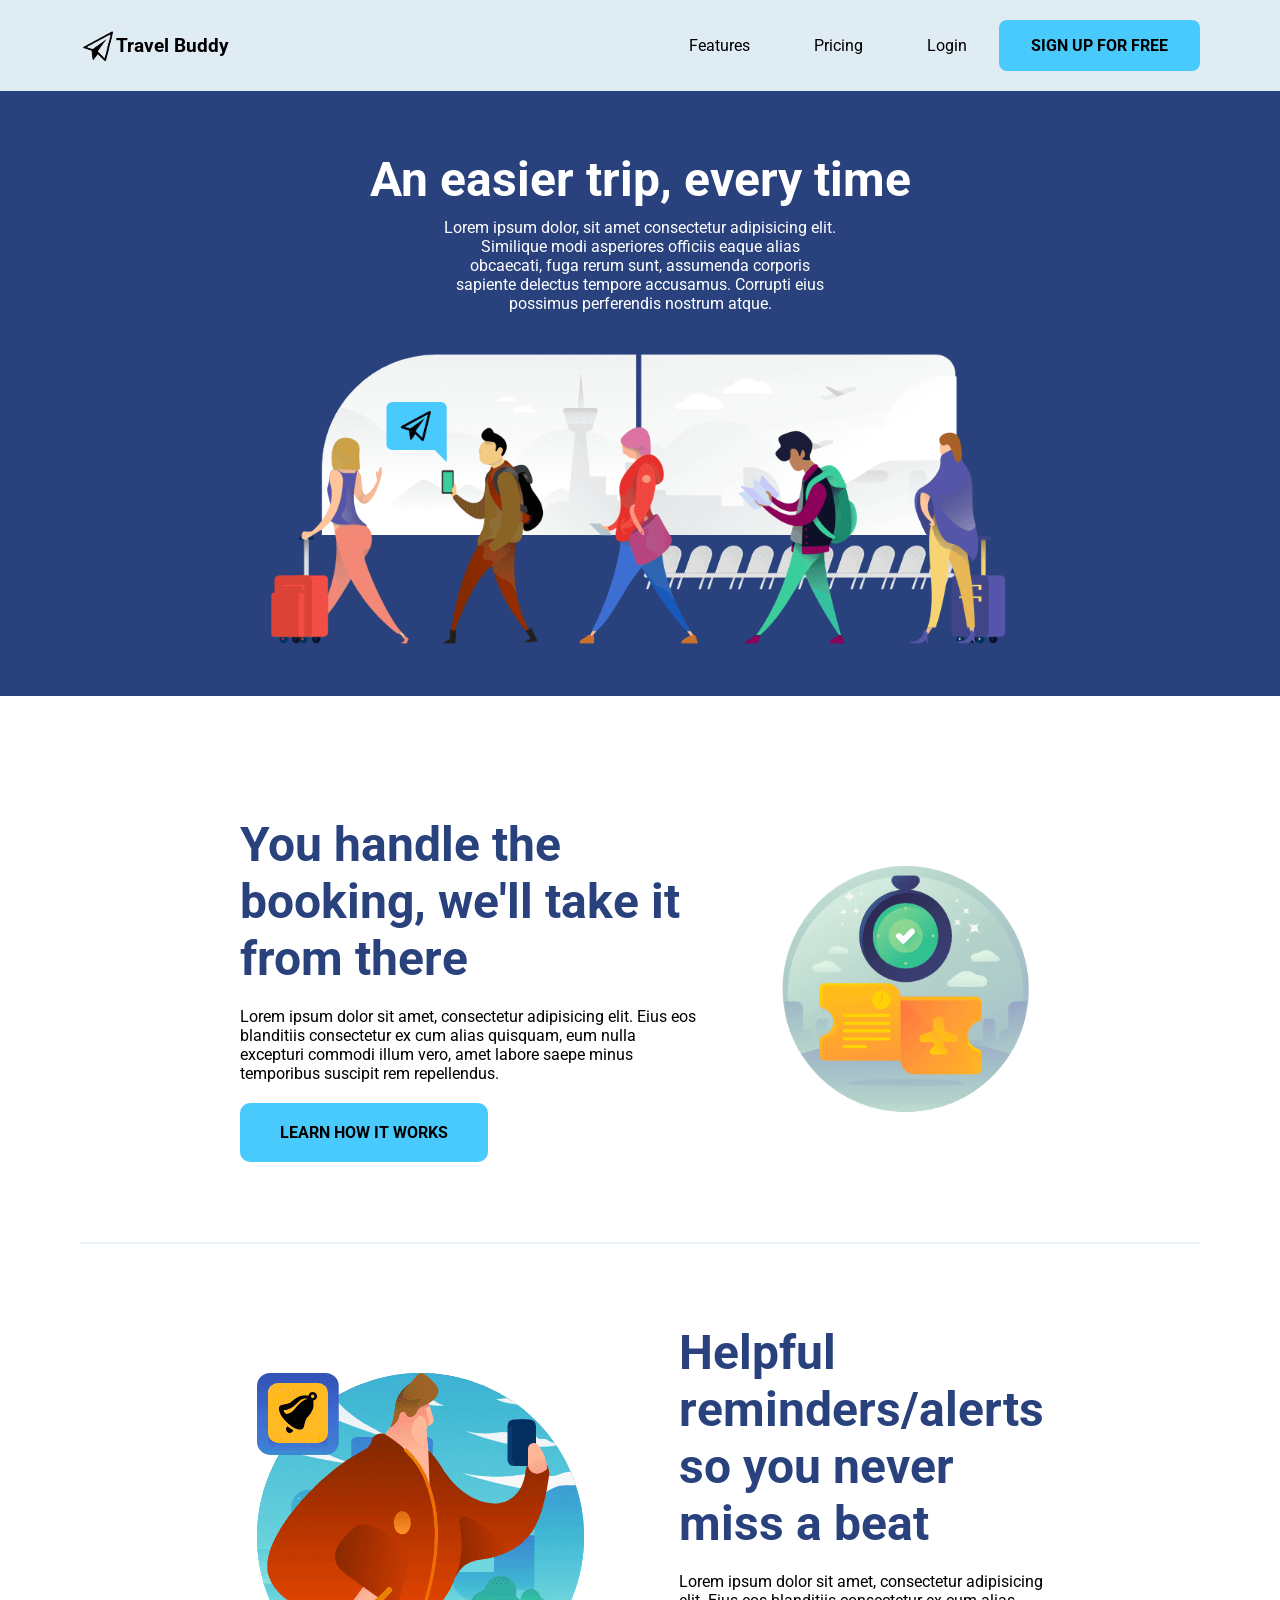
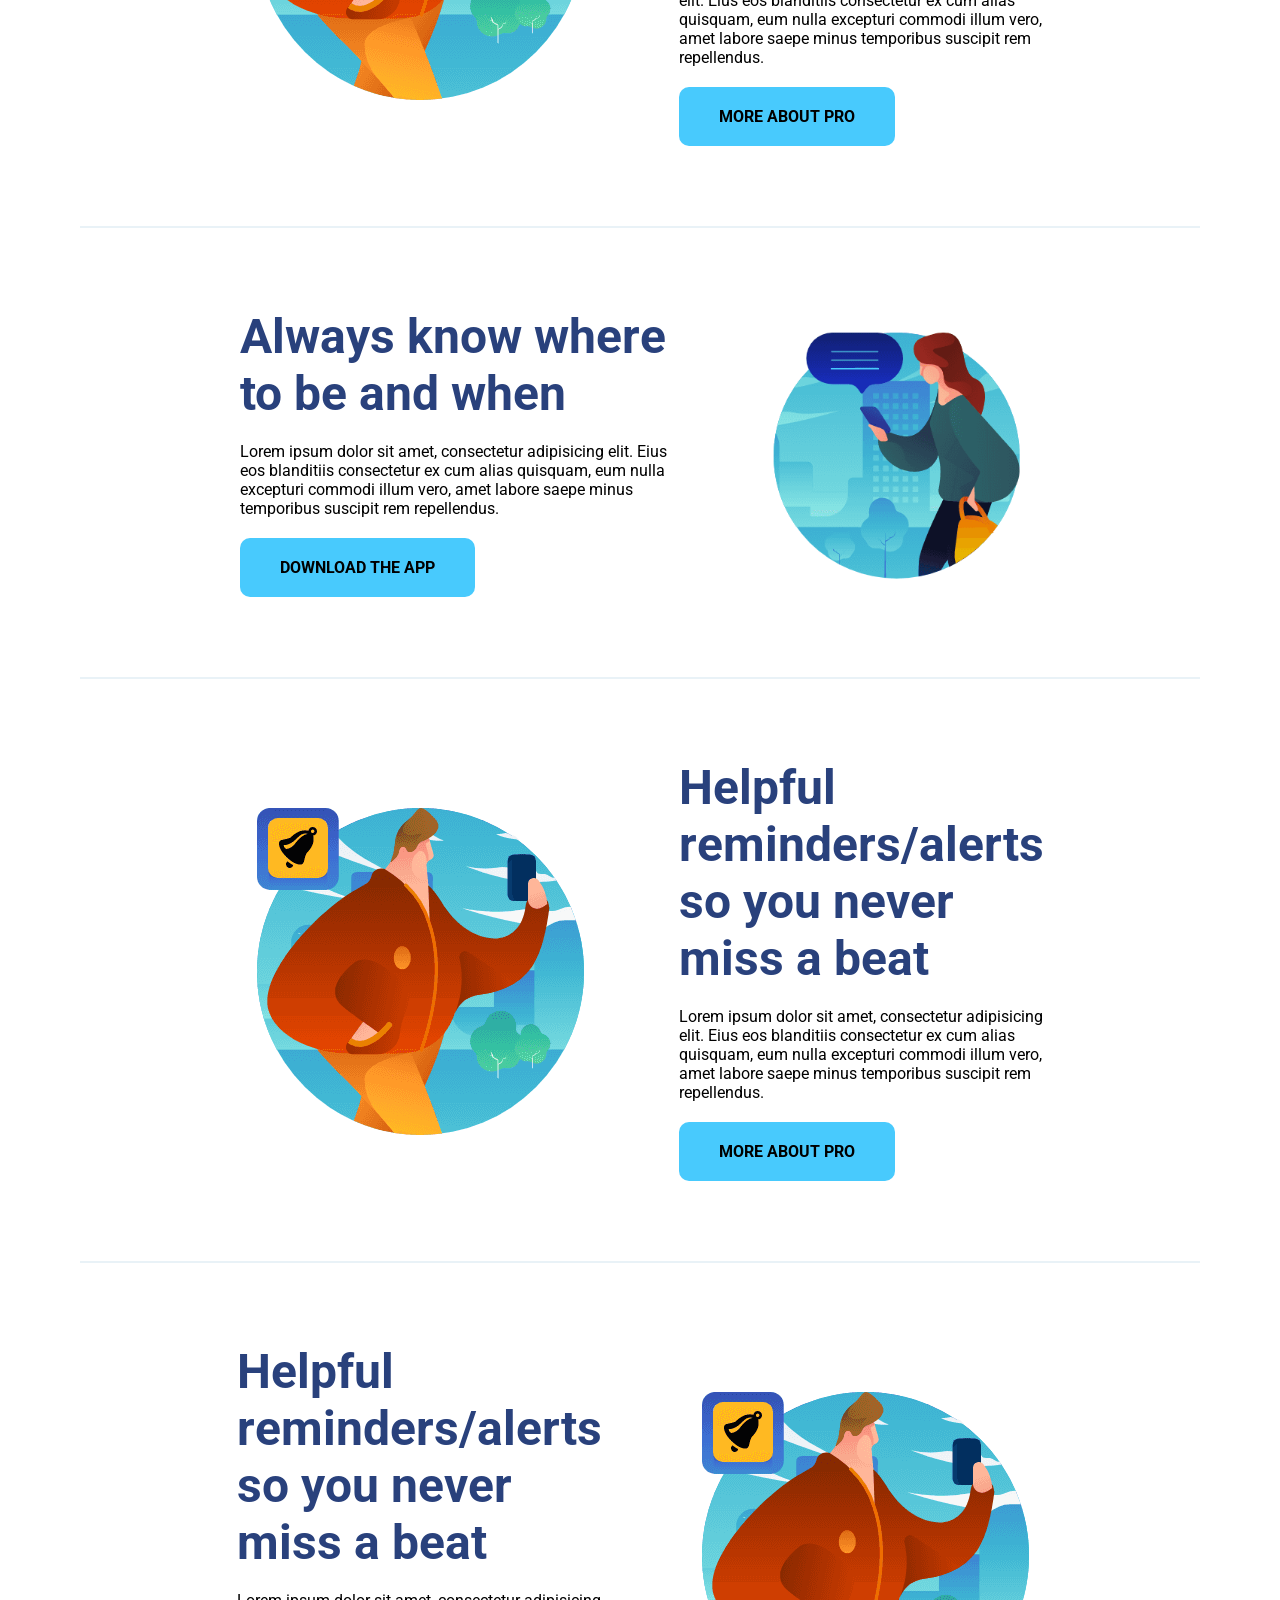
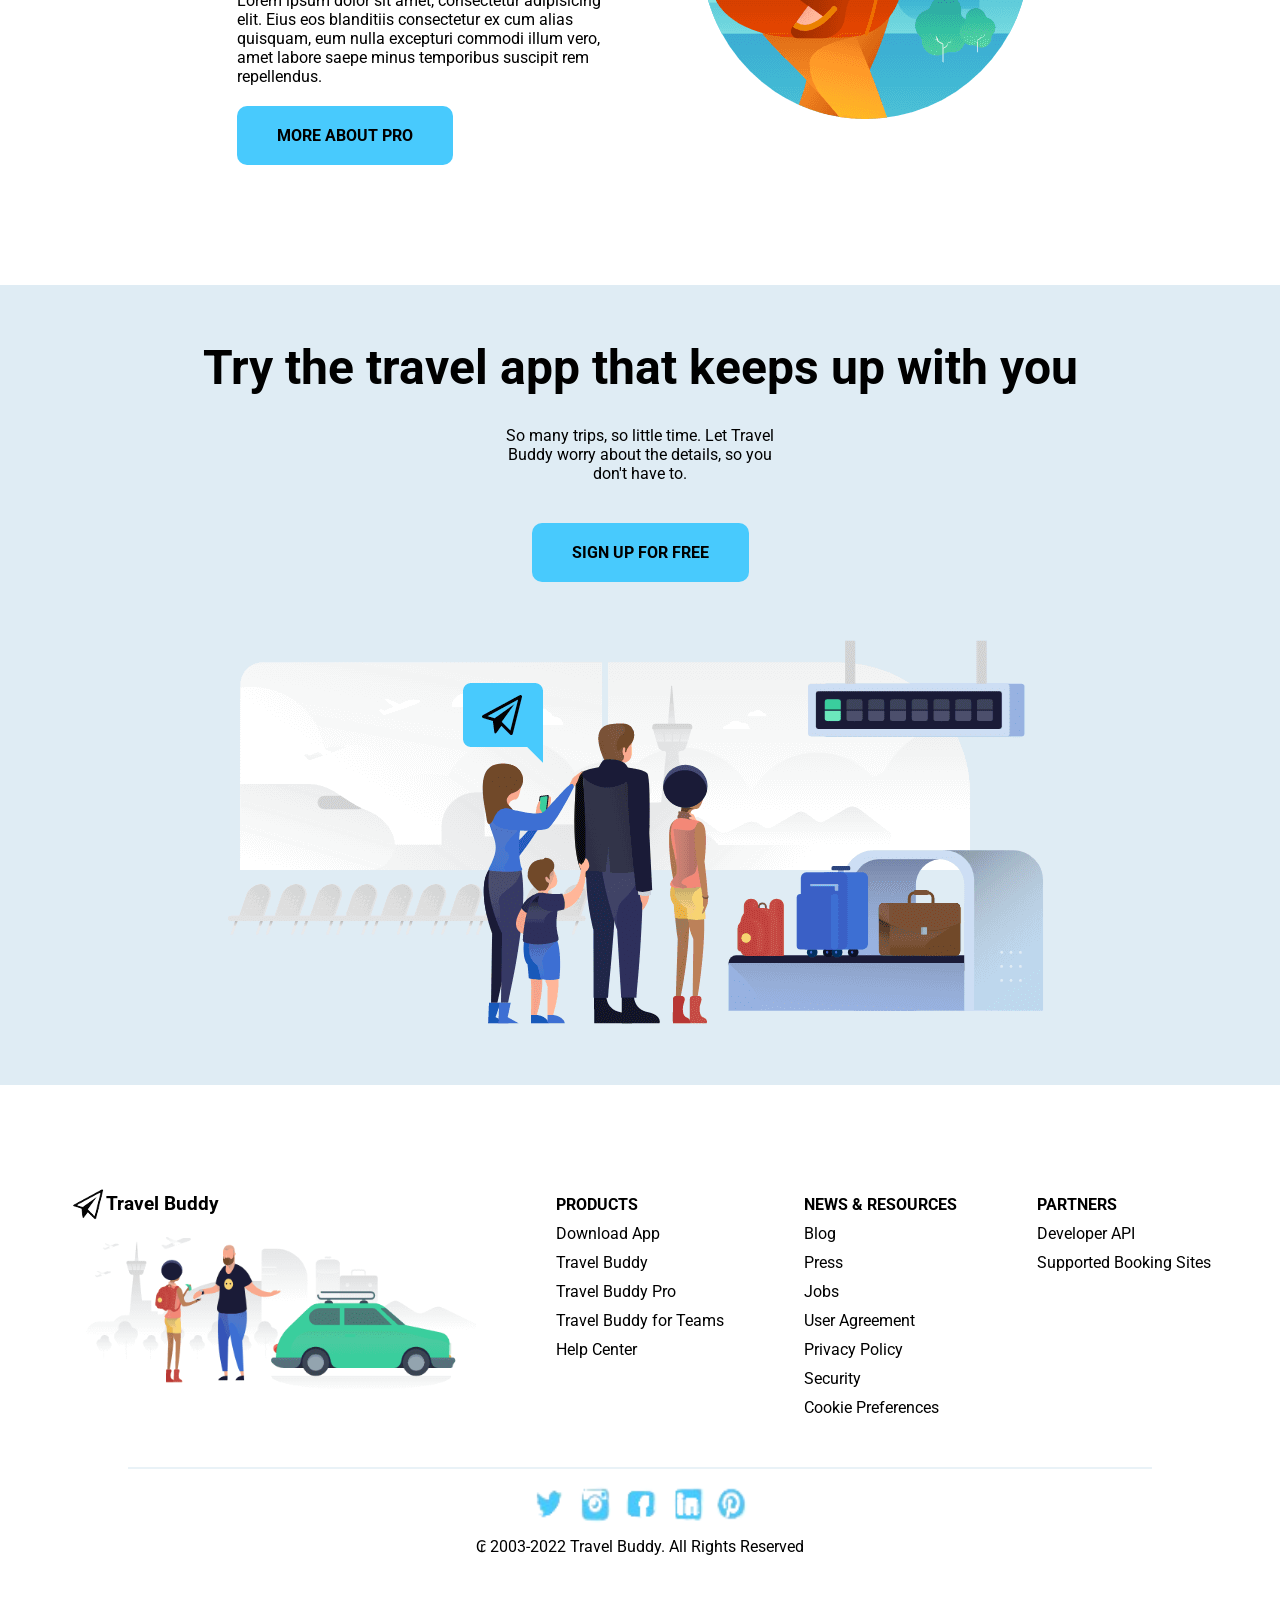
==== index.html @ eac4121f "Enviando arquivos iniciais" ====
<!DOCTYPE html>
<html lang="en">
<head>
  <meta charset="UTF-8">
  <meta name="viewport" content="width=device-width, initial-scale=1.0">
  <title>Document</title>
  <link rel="stylesheet" href="style.css">
</head>
<body>
  <header>
    <div class="icons">
      <img src="imagens/icones/compartilhar.png" alt="Icone compartilhar">
      <p>Travel Buddy</p>
    </div>
    <ul class="menu">
      <li><a href="features.html">Features</a></li>
      <li><a href="pricing.html">Pricing</a></li>
      <li><a href="login.html">Login</a></li>
      <li><a href="signup.html" class="active" >SIGN UP FOR FREE</a></li>
    </ul>
  </header>
  <main>
    <h1>An easier trip, every time</h1>
    <p>Lorem ipsum dolor, sit amet consectetur adipisicing elit. Similique modi asperiores officiis eaque alias obcaecati, fuga rerum sunt, assumenda corporis sapiente delectus tempore accusamus. Corrupti eius possimus perferendis nostrum atque.</p>
    <img src="imagens/pessoas.png" alt="">
  </main>
  <section>
    <article>
      <div class="content">
        <h1>You handle the booking, we'll take it from there</h1>
        <p>Lorem ipsum dolor sit amet, consectetur adipisicing elit. Eius eos blanditiis consectetur ex cum alias quisquam, eum nulla excepturi commodi illum vero, amet labore saepe minus temporibus suscipit rem repellendus.</p>
        <a href="" class="active">LEARN HOW IT WORKS</a>
      </div>
      <img src="imagens/travel.png" alt="">
    </article>
    <hr>
    <article>
      <div class="content">
        <h1>Helpful reminders/alerts so you never miss a beat</h1>
        <p>Lorem ipsum dolor sit amet, consectetur adipisicing elit. Eius eos blanditiis consectetur ex cum alias quisquam, eum nulla excepturi commodi illum vero, amet labore saepe minus temporibus suscipit rem repellendus.</p>
        <a href="" class="active">MORE ABOUT PRO</a>
      </div>
      <img src="imagens/man.png" alt="">
    </article>
    <hr>
    <article>
      <div class="content">
        <h1>Always know where to be and when</h1>
        <p>Lorem ipsum dolor sit amet, consectetur adipisicing elit. Eius eos blanditiis consectetur ex cum alias quisquam, eum nulla excepturi commodi illum vero, amet labore saepe minus temporibus suscipit rem repellendus.</p>
        <a href="" class="active">DOWNLOAD THE APP</a>
      </div>
      <img src="imagens/woman.png" alt="">
    </article>
    <hr>
    <article>
      <div class="content">
        <h1>Helpful reminders/alerts so you never miss a beat</h1>
        <p>Lorem ipsum dolor sit amet, consectetur adipisicing elit. Eius eos blanditiis consectetur ex cum alias quisquam, eum nulla excepturi commodi illum vero, amet labore saepe minus temporibus suscipit rem repellendus.</p>
        <a href="" class="active">MORE ABOUT PRO</a>
      </div>
      <img src="imagens/man.png" alt="">
    </article>
    <hr>
    <article>
      <div class="content">
        <h1>Helpful reminders/alerts so you never miss a beat</h1>
        <p>Lorem ipsum dolor sit amet, consectetur adipisicing elit. Eius eos blanditiis consectetur ex cum alias quisquam, eum nulla excepturi commodi illum vero, amet labore saepe minus temporibus suscipit rem repellendus.</p>
        <a href="" class="active">MORE ABOUT PRO</a>
      </div>
      <img src="imagens/man.png" alt="">
    </article>
  </section>
  <section class="travel">
    <h1>Try the travel app that keeps up with you</h1>
    <p>So many trips, so little time. Let Travel Buddy worry about the details, so you don't have to.</p>
    <a href="" class="active">SIGN UP FOR FREE</a>
    <img src="imagens/airport.png" alt="">
  </section>

  <footer>
    <div class="footer-content">
      <div class="images">
        <div class="icons">
          <img src="imagens/icones/compartilhar.png" alt="Icone compartilhar">
          <p>Travel Buddy</p>
        </div>
        <img src="imagens/people.png" alt="">
      </div>
      <div class="other">
        <ul>
          <li class="bold">PRODUCTS</li>
          <li><a href="download-app.html">Download App</a></li>
          <li><a href="home.html">Travel Buddy</a></li>
          <li><a href="travel-buddy-pro.html">Travel Buddy Pro</a></li>
          <li><a href="travel-buddy-teams.html">Travel Buddy for Teams</a></li>
          <li><a href="help-center.html">Help Center</a></li>
        </ul>

        <ul>
          <li class="bold">NEWS & RESOURCES</li>
          <li><a href="download-app.html">Blog</a></li>
          <li><a href="home.html">Press</a></li>
          <li><a href="travel-buddy-pro.html">Jobs</a></li>
          <li><a href="travel-buddy-teams.html">User Agreement</a></li>
          <li><a href="privacy-policy.html">Privacy Policy</a></li>
          <li><a href="security.html">Security</a></li>
          <li><a href="cookie-preferences.html">Cookie Preferences</a></li>
        </ul>

        <ul>
          <li class="bold">PARTNERS</li>
          <li><a href="developer-api.html">Developer API</a></li>
          <li><a href="supported-booking.html">Supported Booking Sites</a></li>
        </ul>
      </div>
    </div>
    <hr>
    <div class="share">
      <div class="medias">
        <img src="imagens/icones/twitter.png" alt="">
        <img src="imagens/icones/instagram.png" alt="">
        <img src="imagens/icones/facebook.png" alt="">
        <img src="imagens/icones/linkedin.png" alt="">
        <img src="imagens/icones/pinterest.png" alt="">
      </div>
      <p>₢ 2003-2022 Travel Buddy. All Rights Reserved</p>
    </div>

  </footer>
</body>
</html>
---- style.css ----
@import url('https://fonts.googleapis.com/css2?family=Roboto:ital,wght@0,100..900;1,100..900&display=swap');


*{
  font-family: 'Roboto', Arial, Helvetica, sans-serif;
  margin: 0;
  padding: 0;
}

h1{
  font-size: 3rem;
}

a{
  text-decoration: none;
  color: black;
}

header{
  display: flex;
  justify-content: space-between;
  padding: 20px 80px;
  background-color: #dfecf4;
}

.icons{
  display: flex;
  width: fit-content;
  align-items: center;
}

.icons img{
  scale: 1;
}

.icons p{
  white-space: nowrap;
  flex-shrink: 0;
  font-weight: bolder;
  font-size: 1.2rem;
}

.menu{
  list-style: none;
  display: flex;
  align-items: center;
}

.menu a{
  display: inline-block;
  padding: 16px 32px;
  border-radius: 8px;
}

.menu a:hover{
  background-color: #48cafd;
}

.active{
  border-radius: 10px;
  background-color: #48cafd;
  padding: 20px 40px;
  color: black;
  font-weight: bold;
  text-decoration: none;
}

a.active:hover{
  background-color: #03b1f6;
}

main{
  background-color: #29417c;
  color: white;
  display: flex;
  flex-direction: column;
  justify-content: center;
  align-items: center;
  padding: 60px 80px 40px;
  gap: 10px;
}


main p{
  width: 35%;
  text-align: center;
}

section{
  padding: 40px 80px;
}

hr{
  border: none;
  height: 2px;
  background-color: #e9f2f7;
}

section article{
  display: flex;
  justify-content: center;
  align-items: center;
  padding: 80px 160px;
  gap: 80px;
}

section article:nth-of-type(odd){
  flex-direction: row;
}

section article:nth-of-type(even){
  flex-direction: row-reverse;
}

.content{
  display: flex;
  flex-direction: column;
  justify-content: space-between;
  align-items: flex-start;
  gap: 20px;
}

.content h1{
  color: #29417c;
}

.content a:hover{
  background-color: #03b1f6;
}

.travel{
  background-color: #dfecf4;
  display: flex;
  flex-direction: column;
  justify-content: center;
  align-items: center;
  padding: 40px;
  min-height: 720px;
}

.travel p{
  margin: 30px 0 40px;
  width: 25%;
  text-align: center;
}

.travel img{
  margin-top: 40px;
}

footer{
  display: flex;
  flex-direction: column;
  padding: 60px 0;
  align-items: center;
  justify-content: center;
}

.footer-content{
  display: flex;
  gap: 80px;
  padding: 40px 0;
  justify-content: center;
}

.other{
  display: flex;
  justify-content: space-between;
  gap: 80px;
}

.other ul{
  list-style: none;
}

.bold{
  font-weight: bold;
}

.other ul li{
  margin: 10px 0;
}
footer hr{
  width: 80%;
}

.share{
  margin-top: 20px;
}

.medias{
  display: flex;
  justify-content: center;
  gap: 20px;
  margin-bottom: 20px;
}

.medias img{
  scale: 1.5;
}
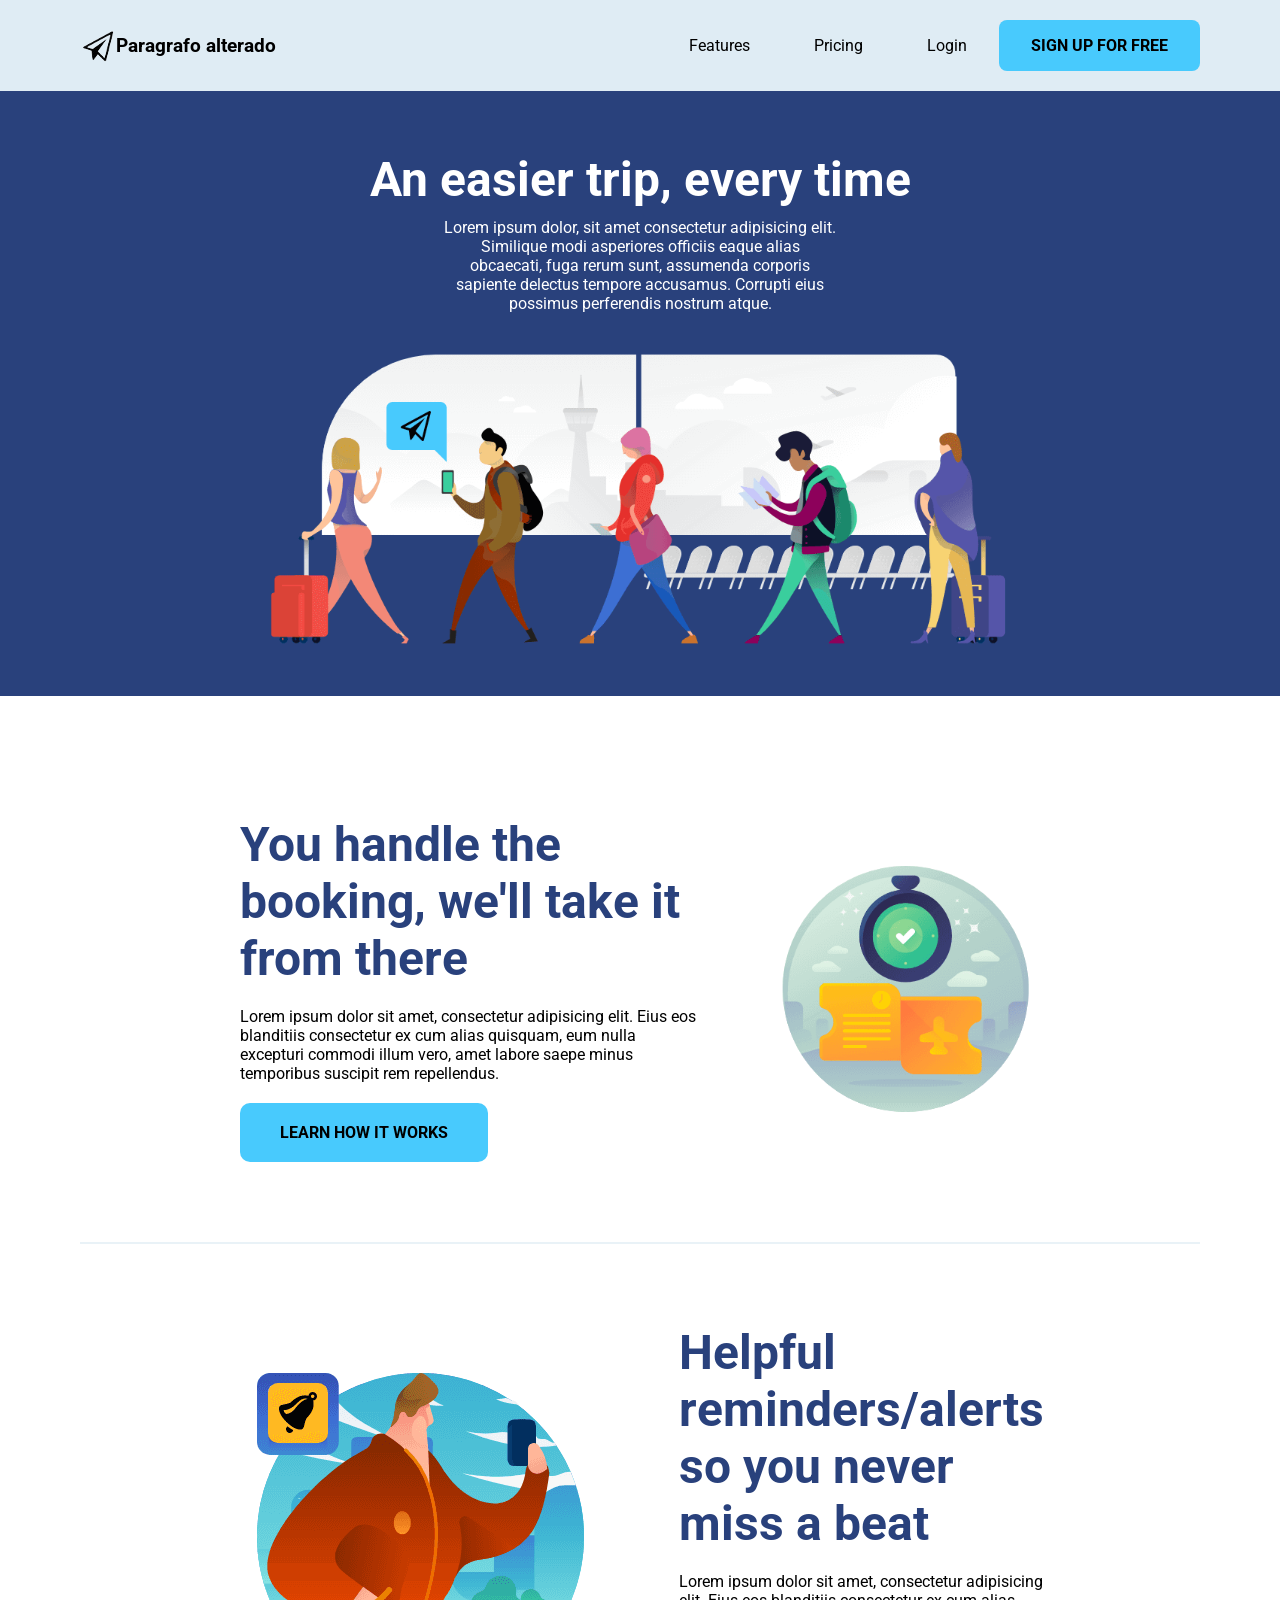
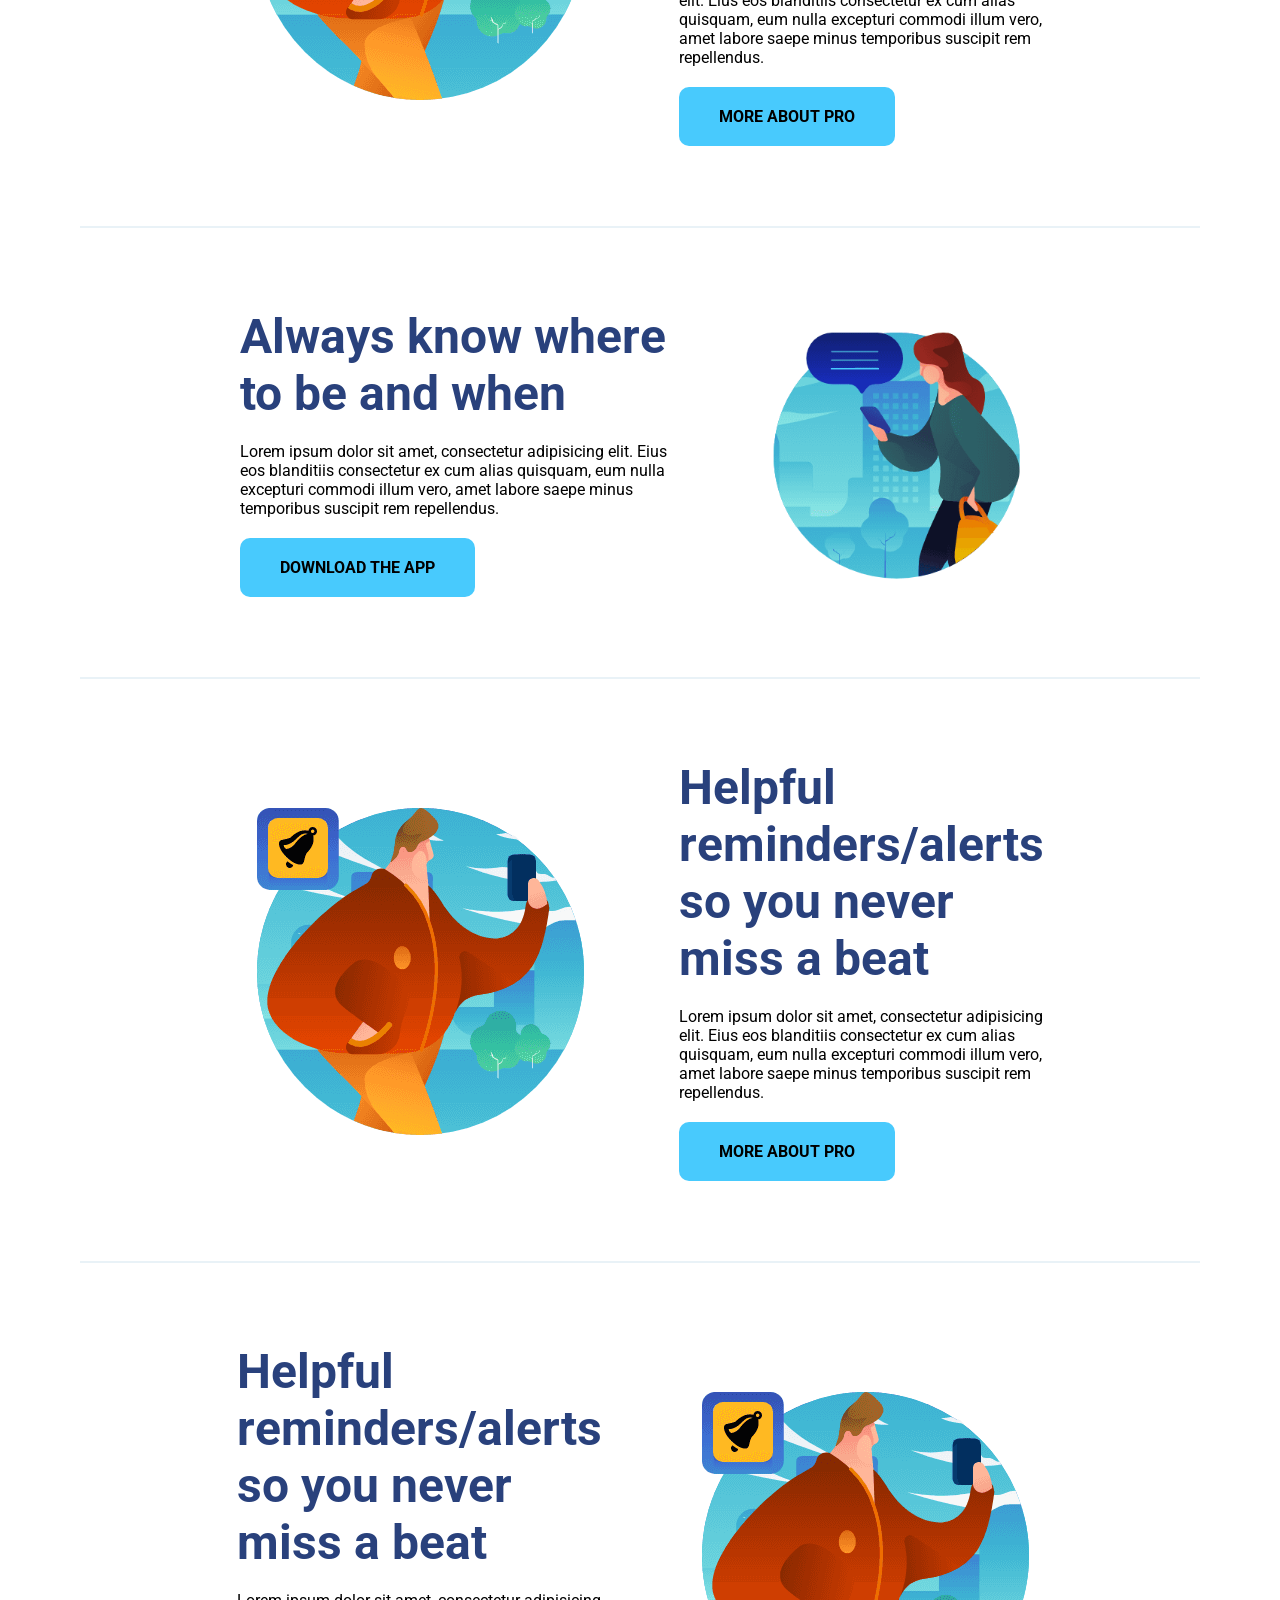
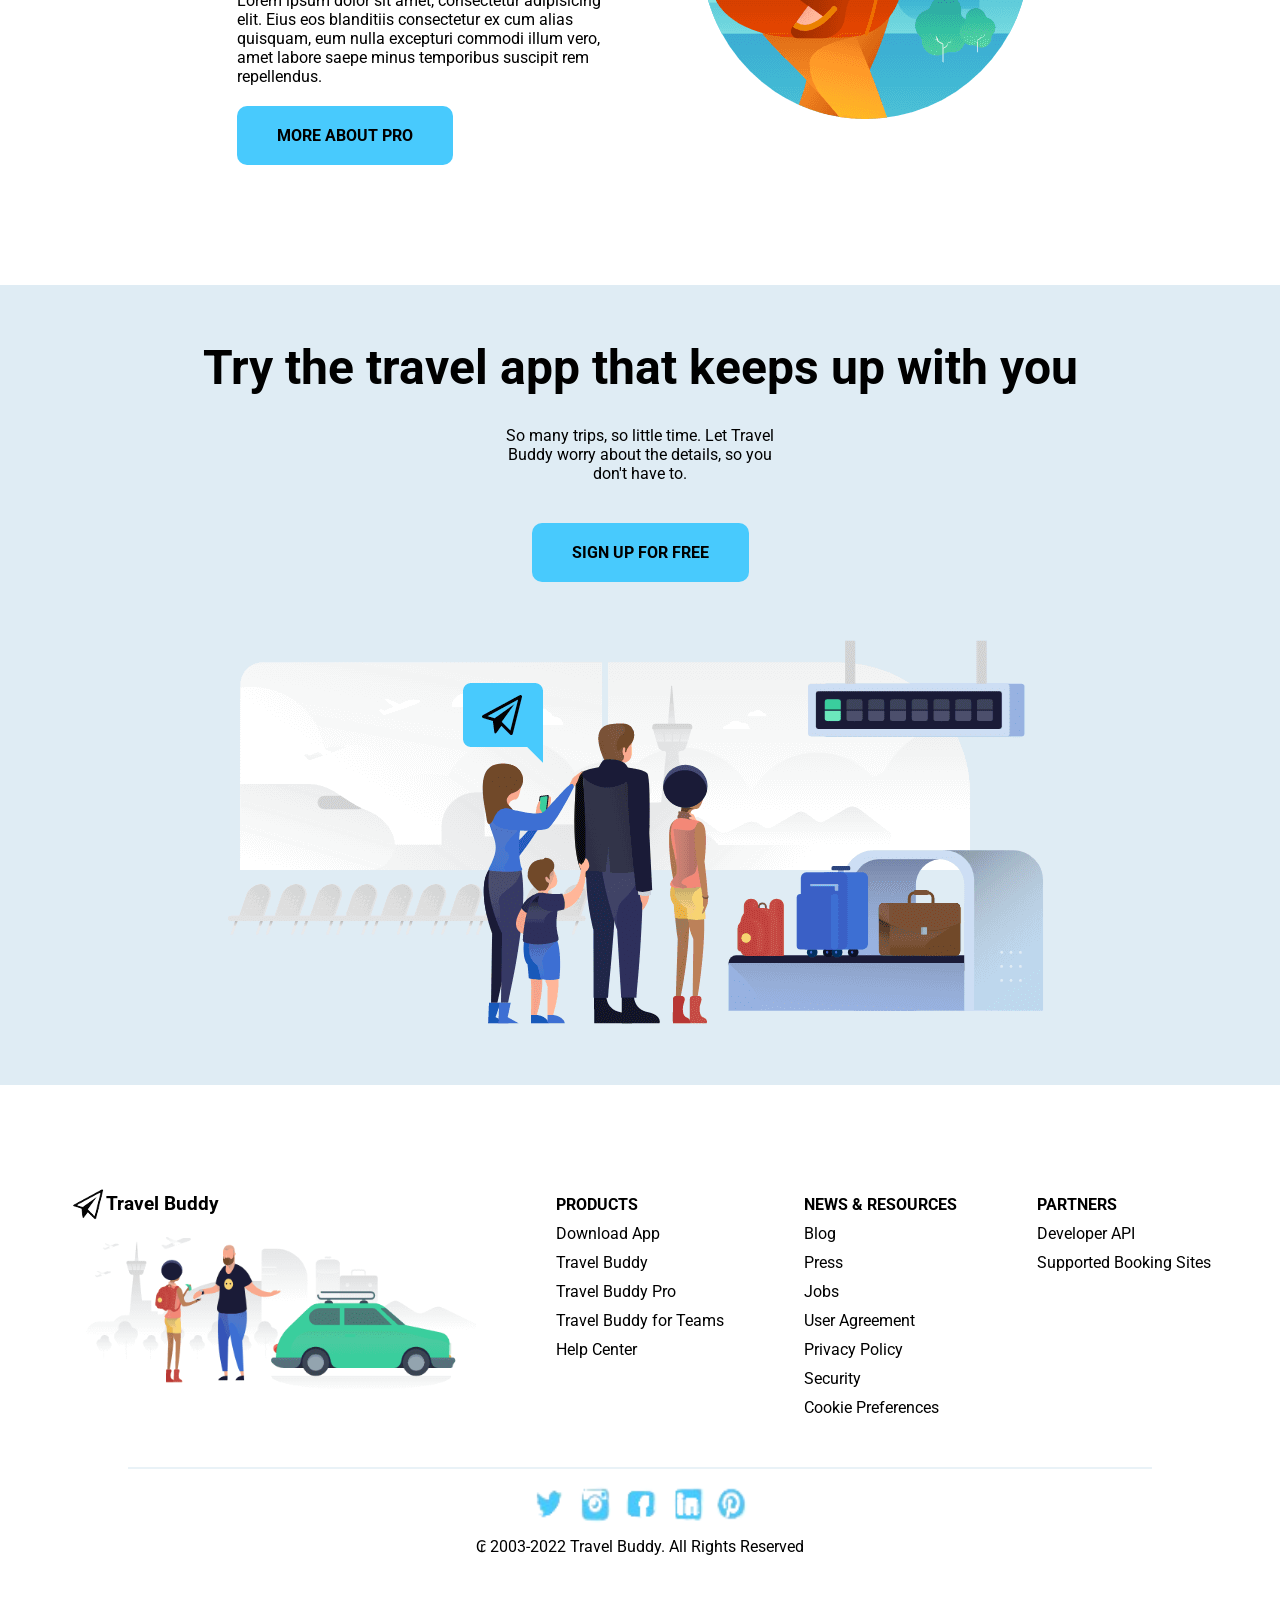
==== commit f8376180: "alterei o paragrafo" ====
--- a/index.html
+++ b/index.html
@@ -10,7 +10,7 @@
   <header>
     <div class="icons">
       <img src="imagens/icones/compartilhar.png" alt="Icone compartilhar">
-      <p>Travel Buddy</p>
+      <p>Paragrafo alterado</p>
     </div>
     <ul class="menu">
       <li><a href="features.html">Features</a></li>
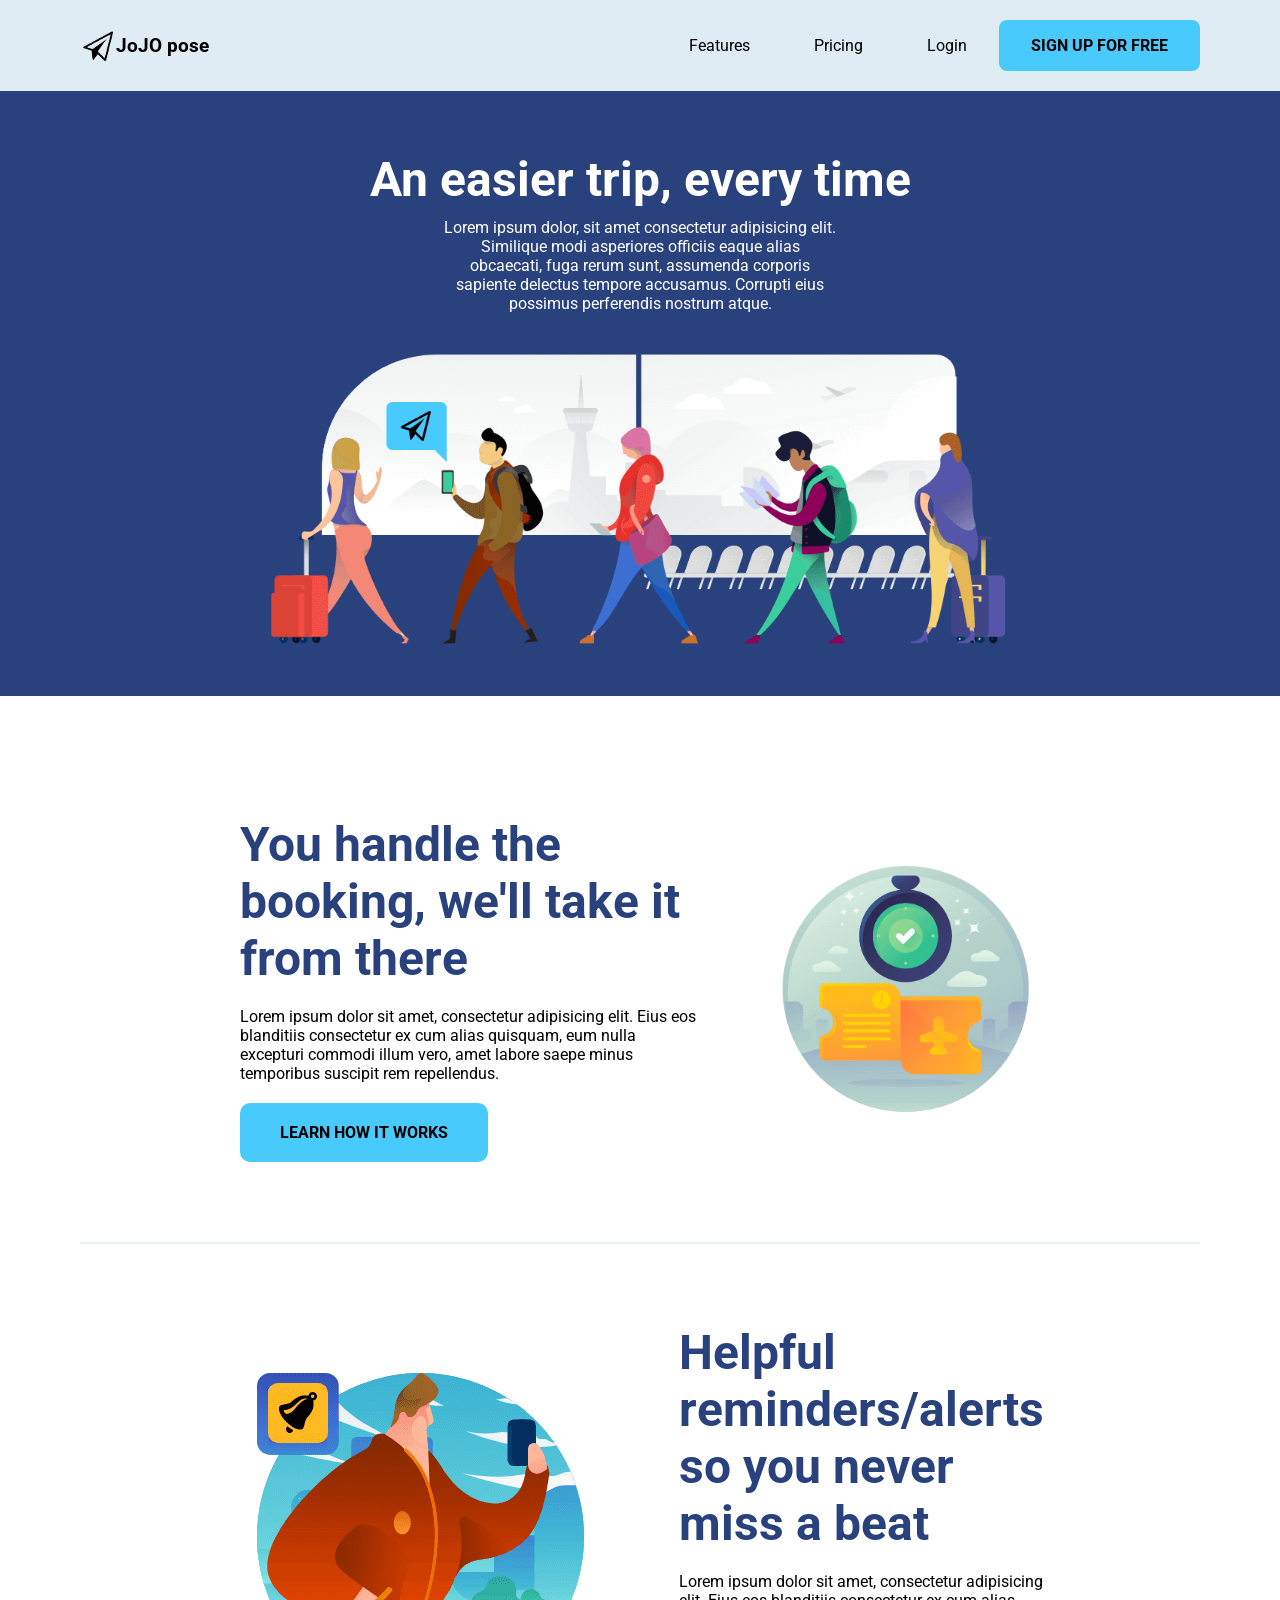
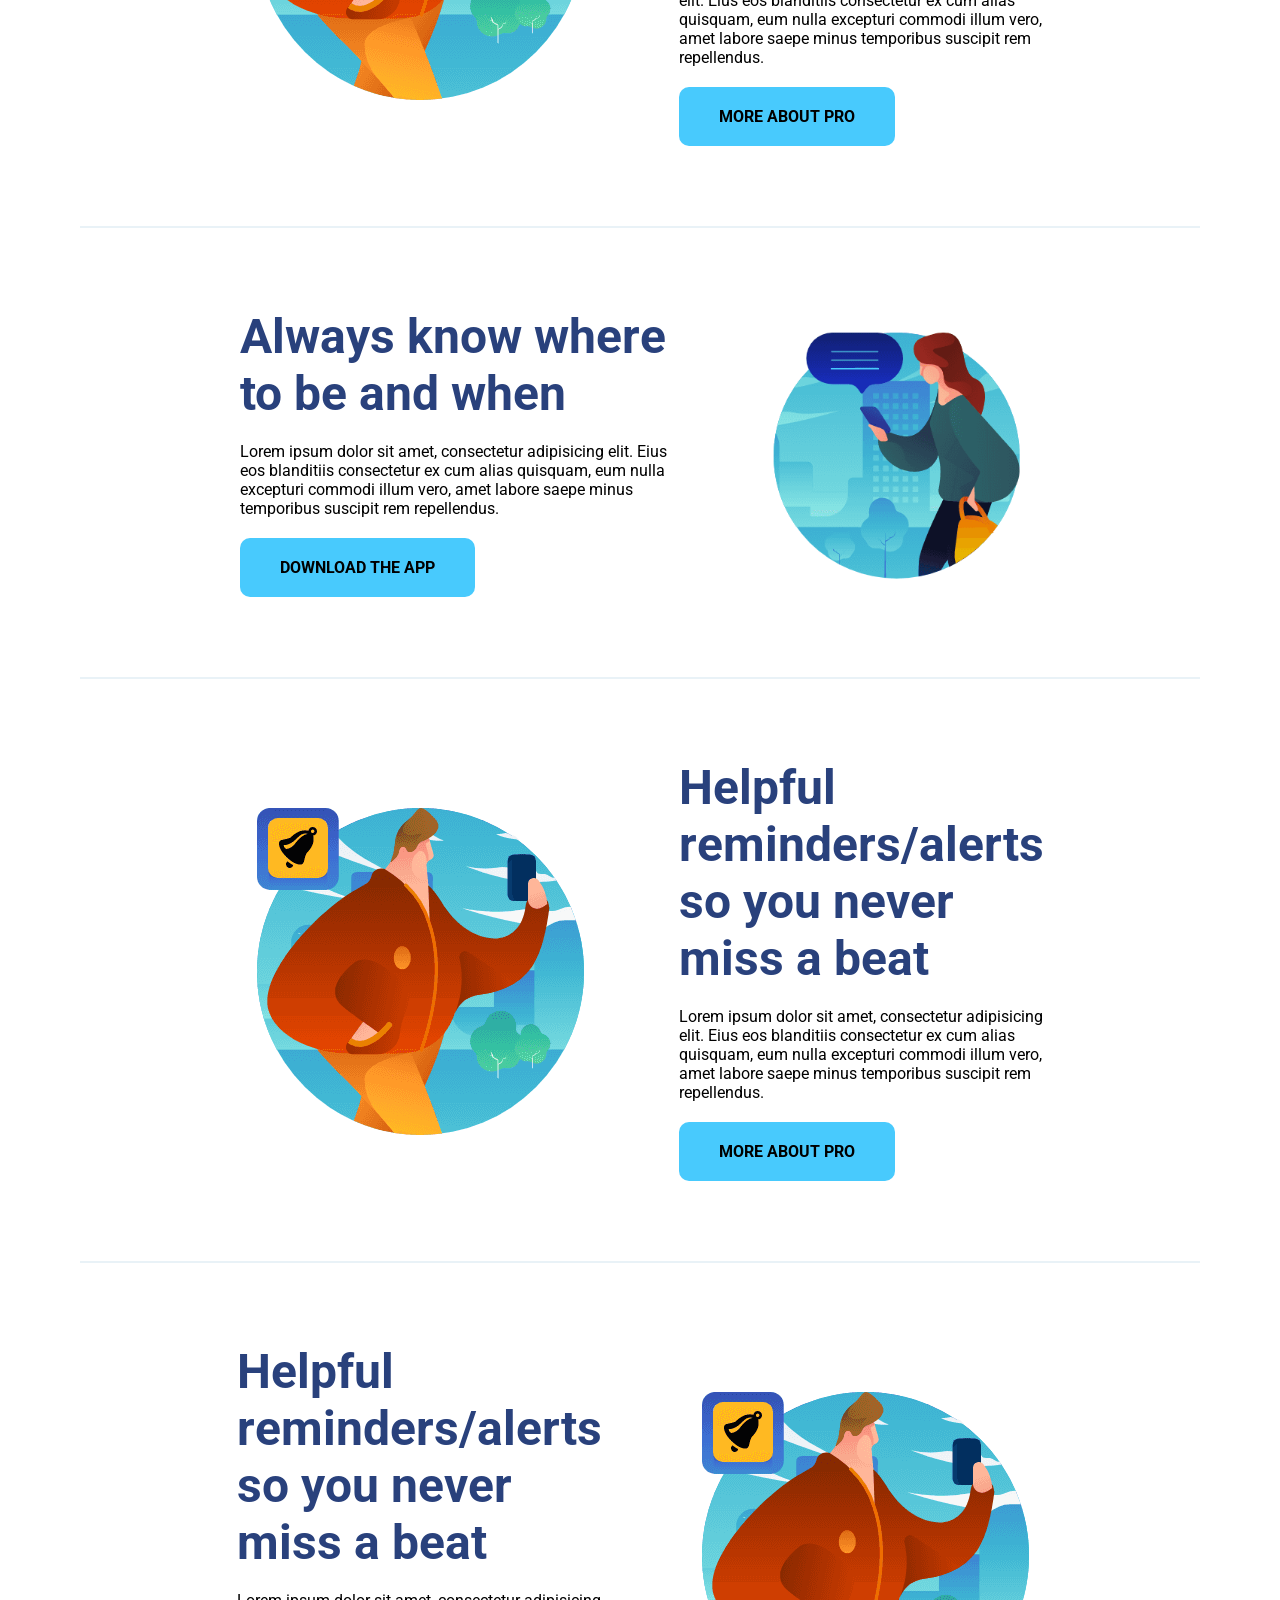
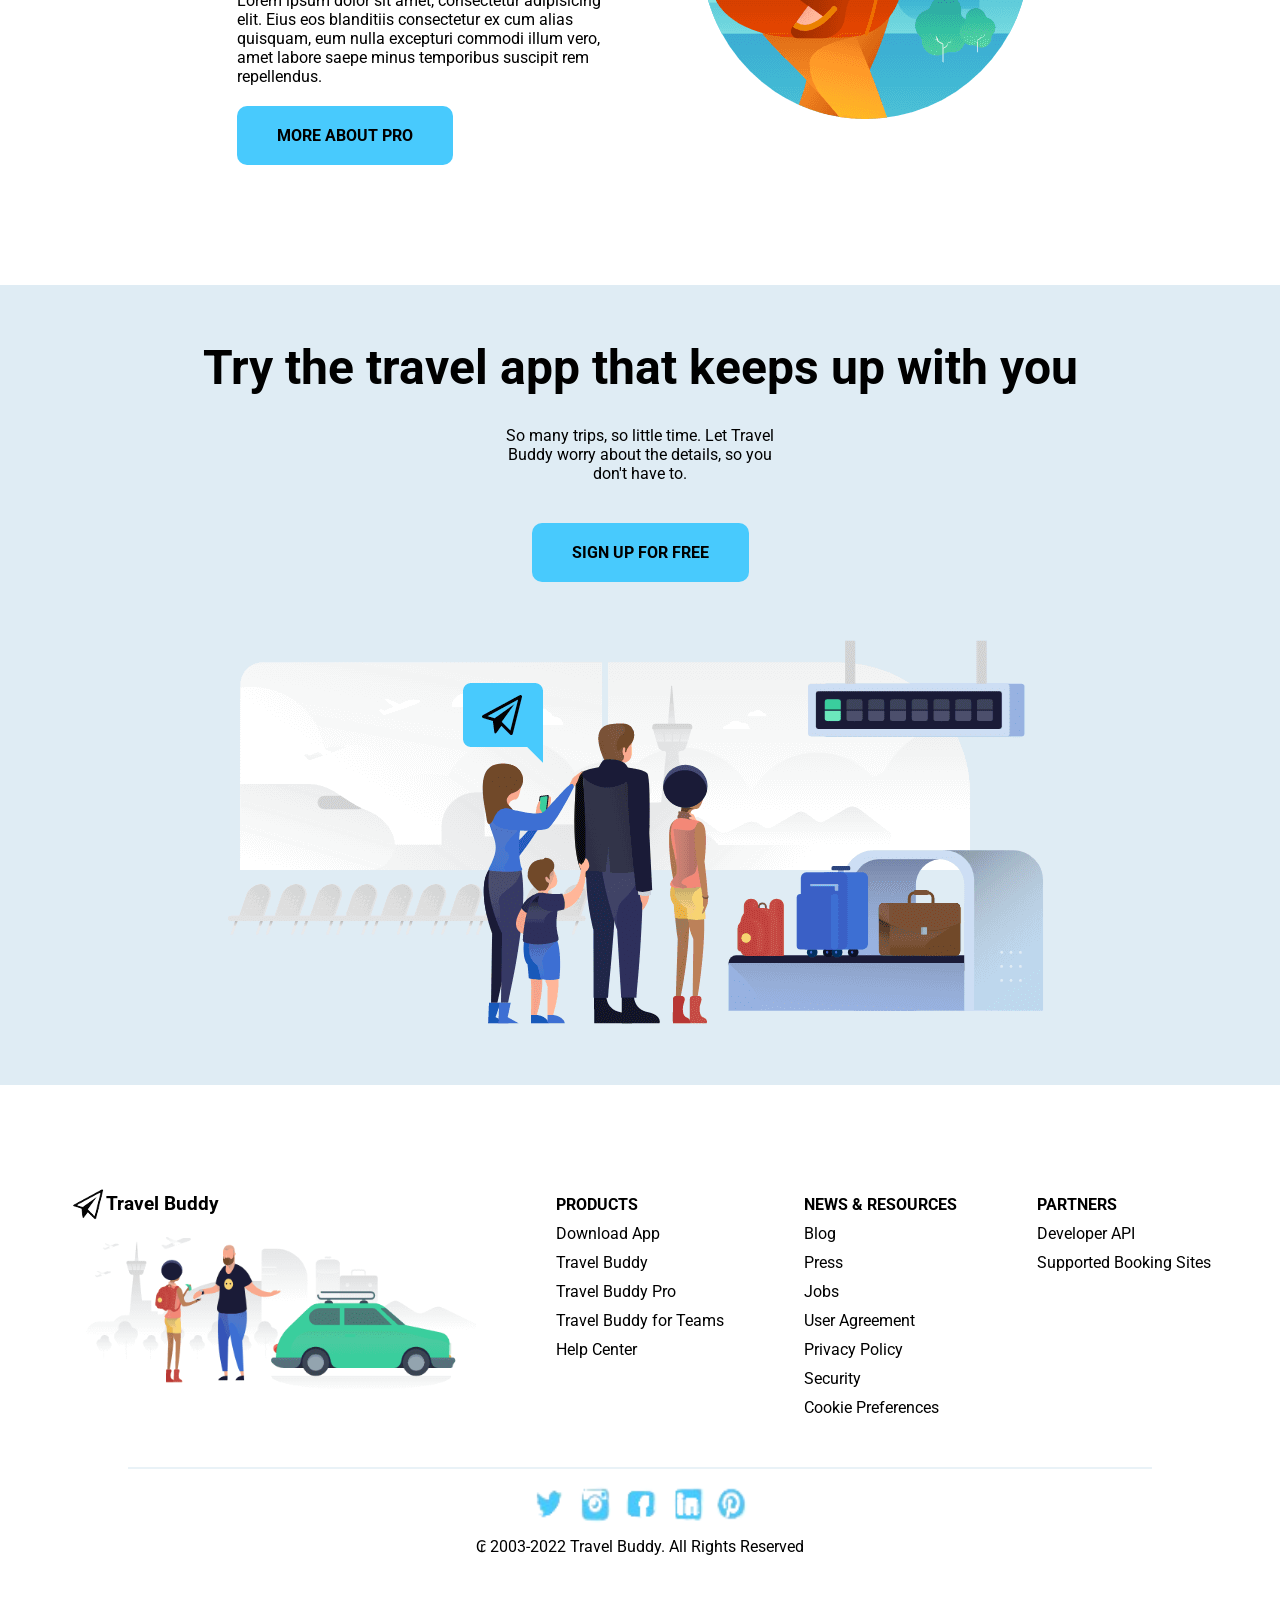
==== commit 45ba6556: "alterei o paragrafo na linha 13" ====
--- a/index.html
+++ b/index.html
@@ -10,7 +10,7 @@
   <header>
     <div class="icons">
       <img src="imagens/icones/compartilhar.png" alt="Icone compartilhar">
-      <p>Paragrafo alterado</p>
+      <p>JoJO pose</p>
     </div>
     <ul class="menu">
       <li><a href="features.html">Features</a></li>
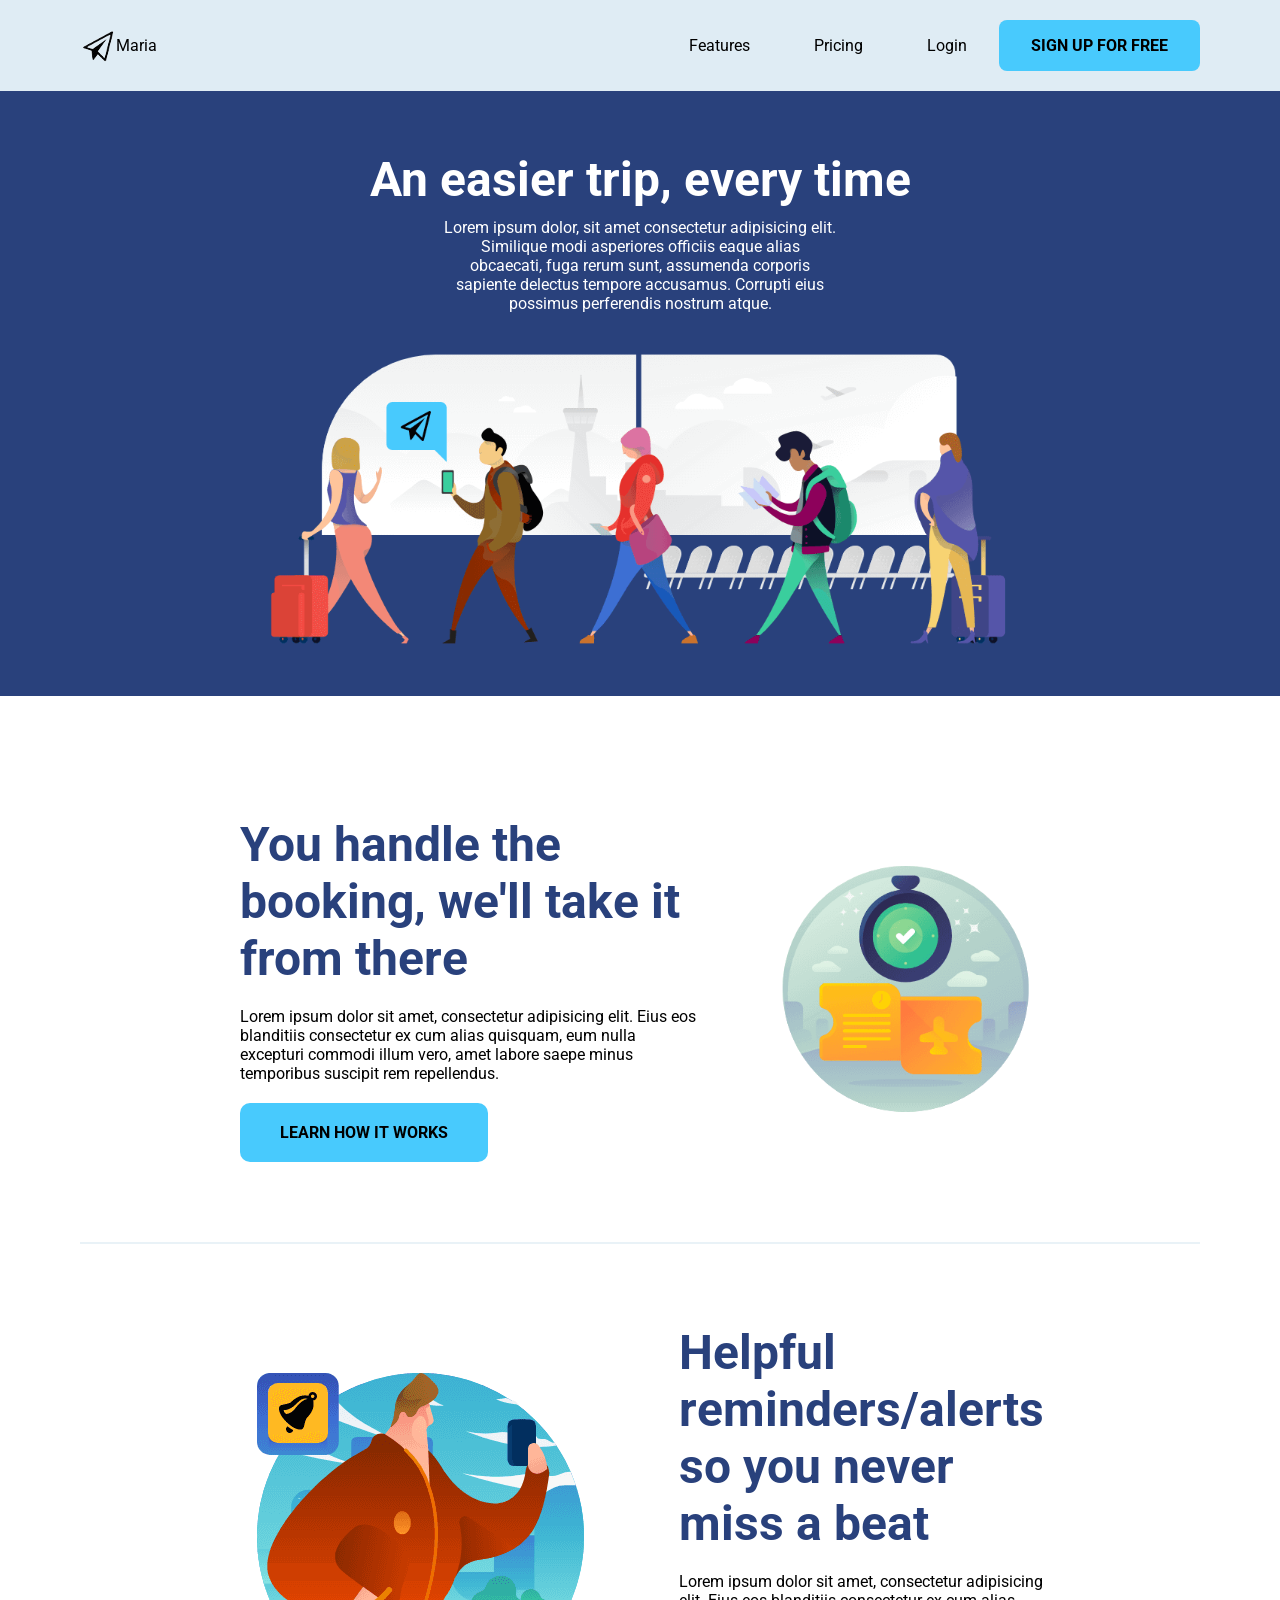
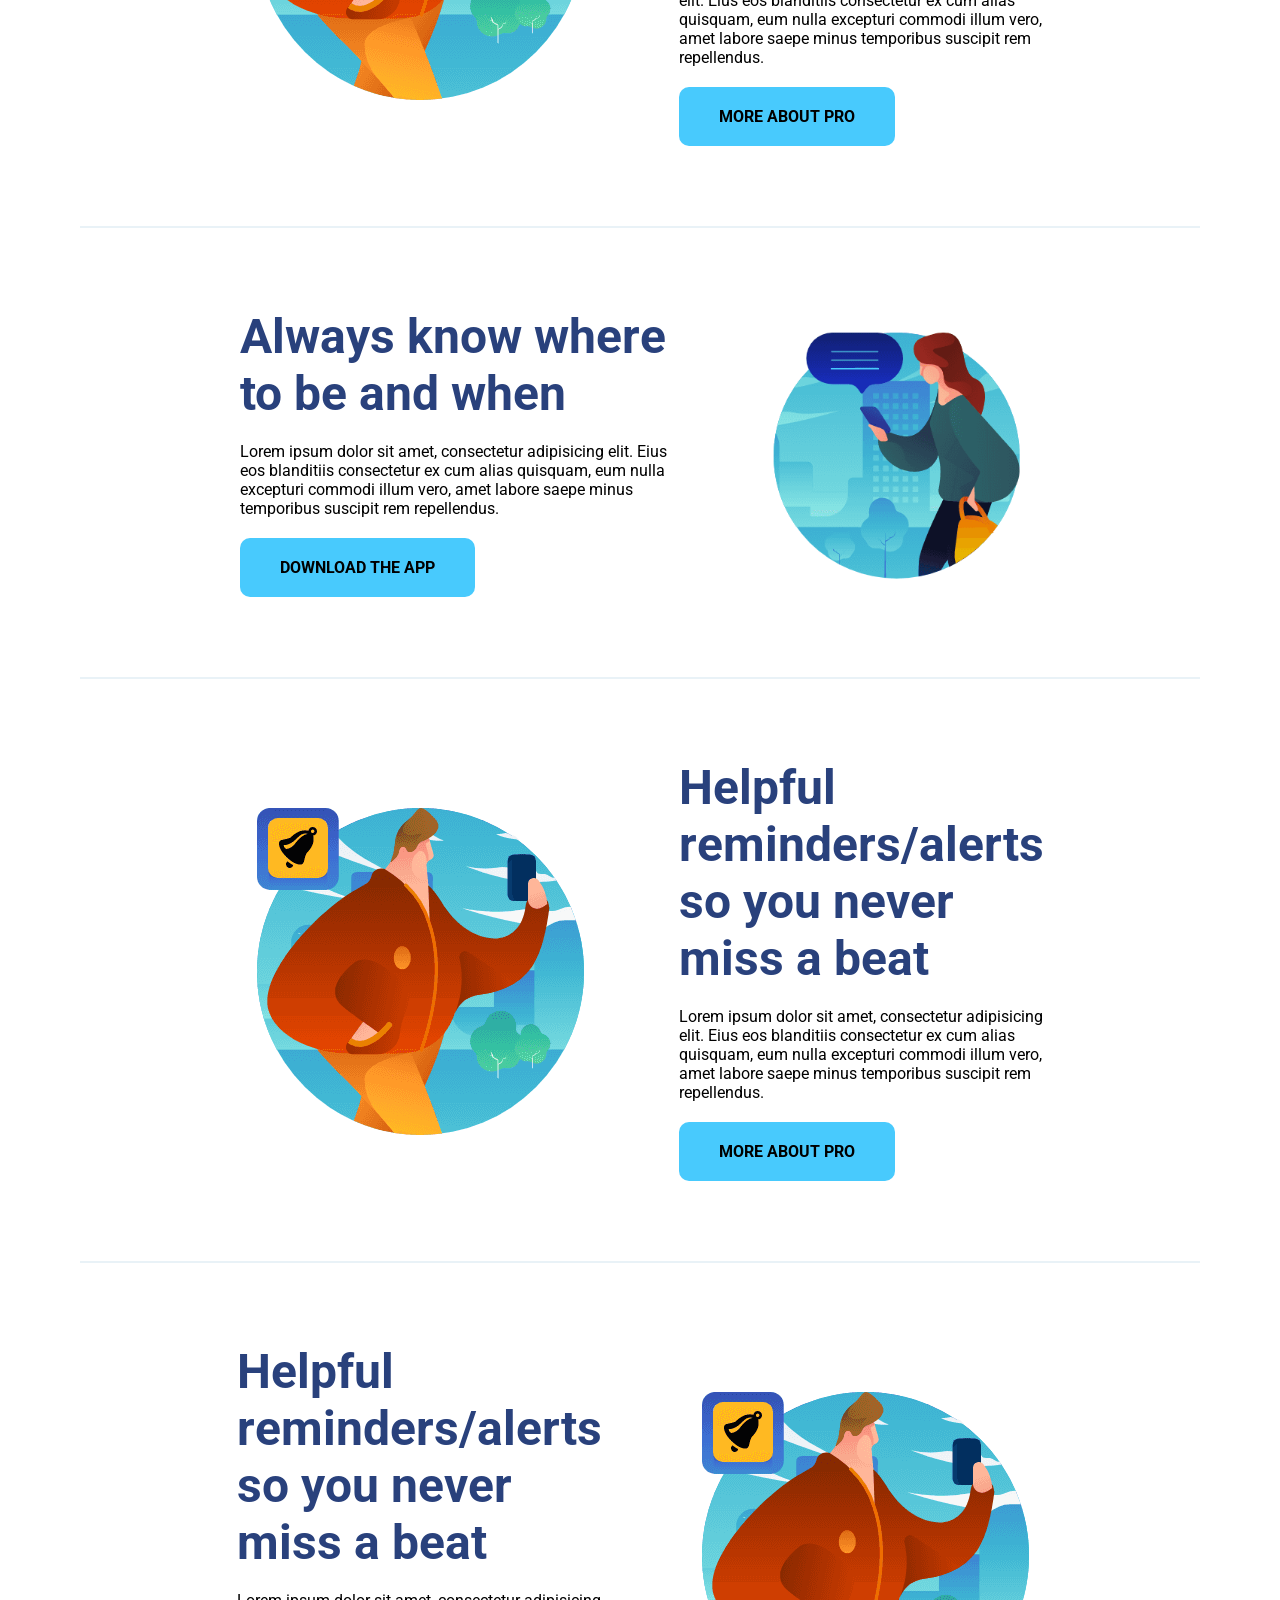
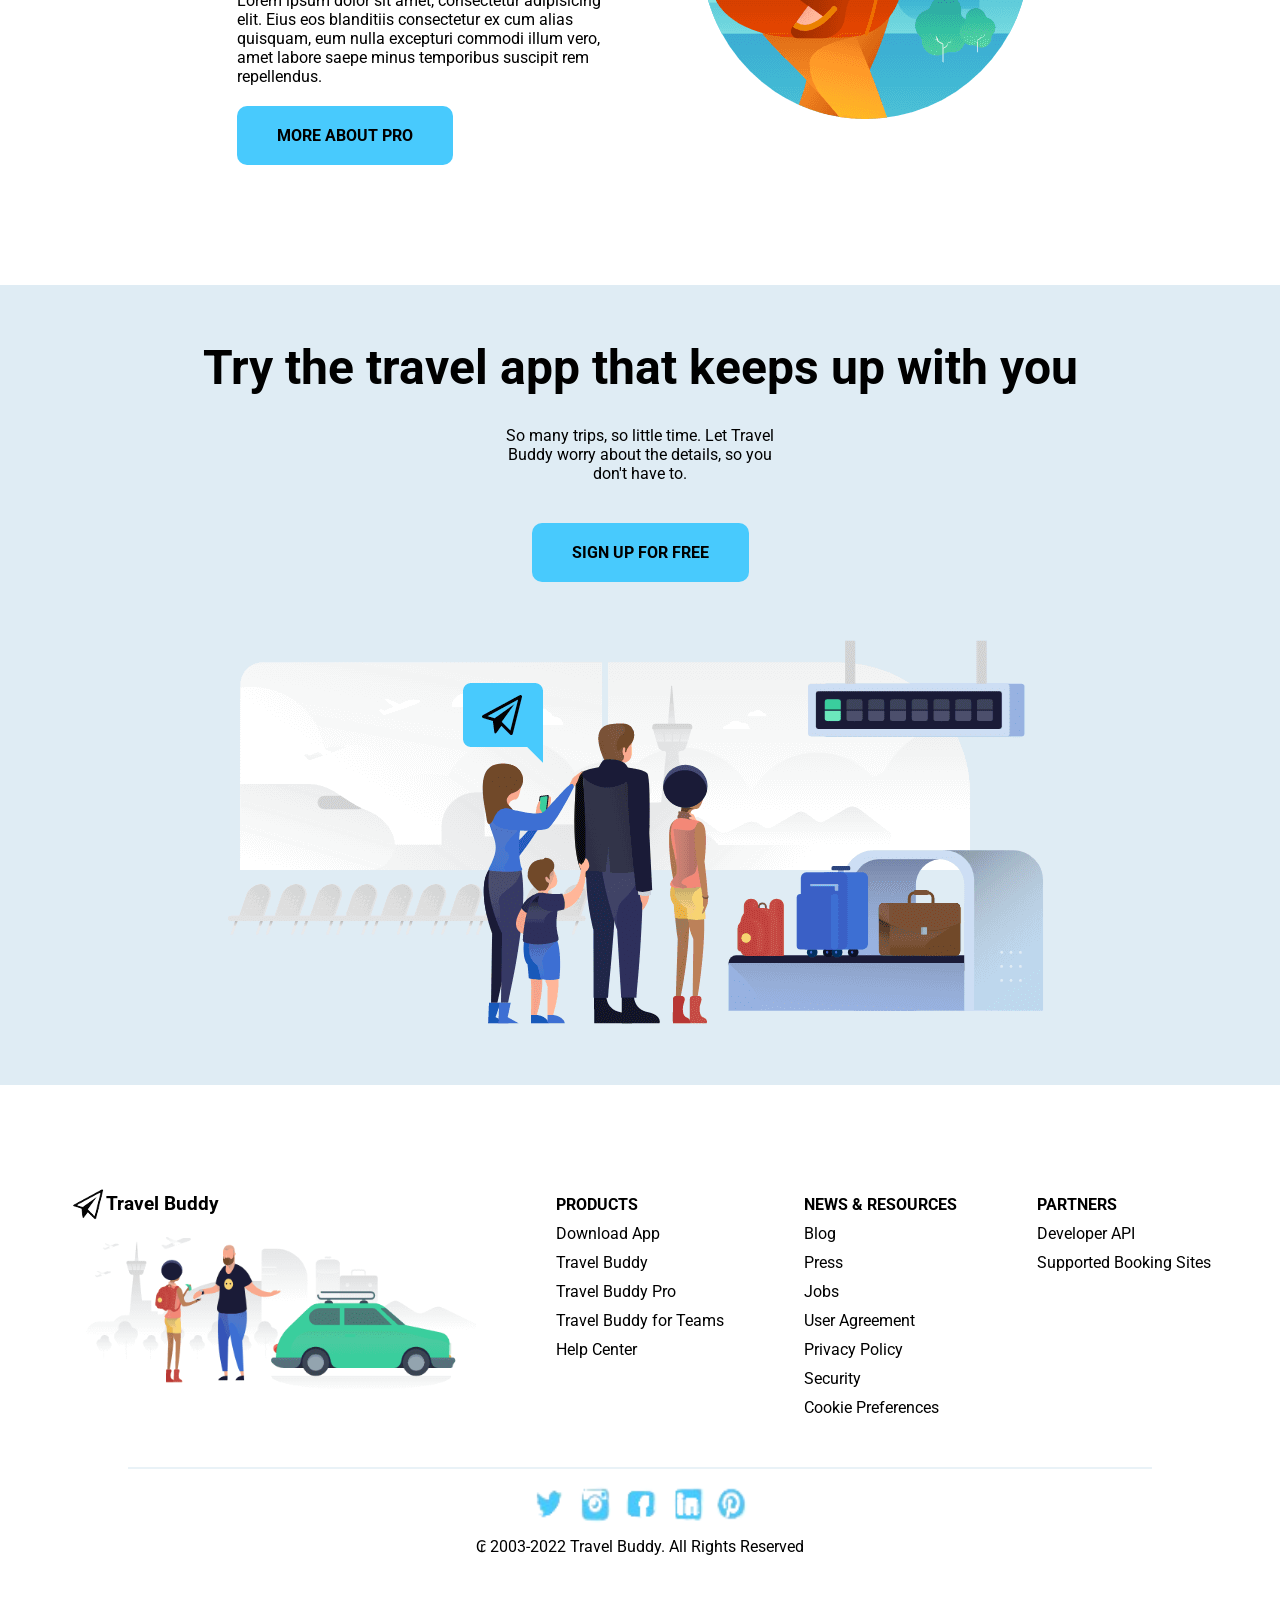
==== commit 9351fb14: "alterei a linha 13" ====
--- a/index.html
+++ b/index.html
@@ -10,7 +10,7 @@
   <header>
     <div class="icons">
       <img src="imagens/icones/compartilhar.png" alt="Icone compartilhar">
-      <p>JoJO pose</p>
+      <div>Maria</div>
     </div>
     <ul class="menu">
       <li><a href="features.html">Features</a></li>
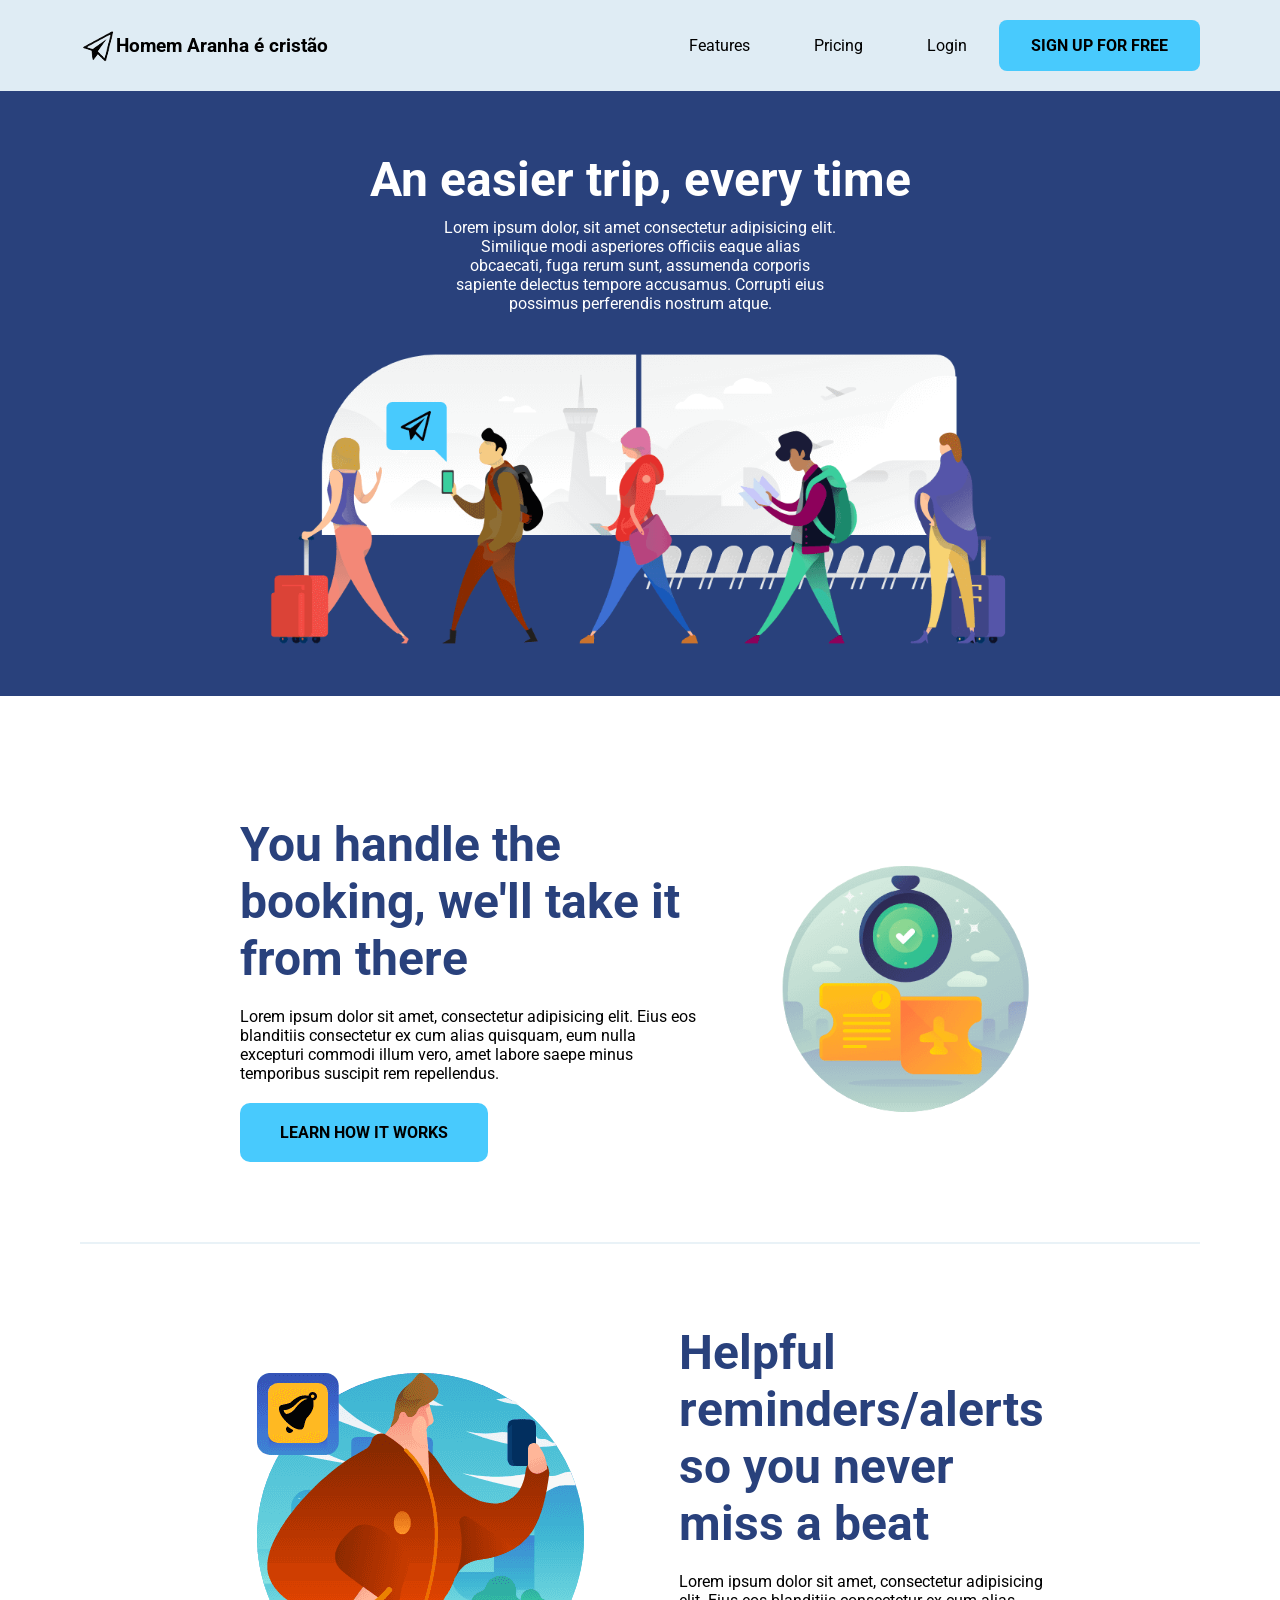
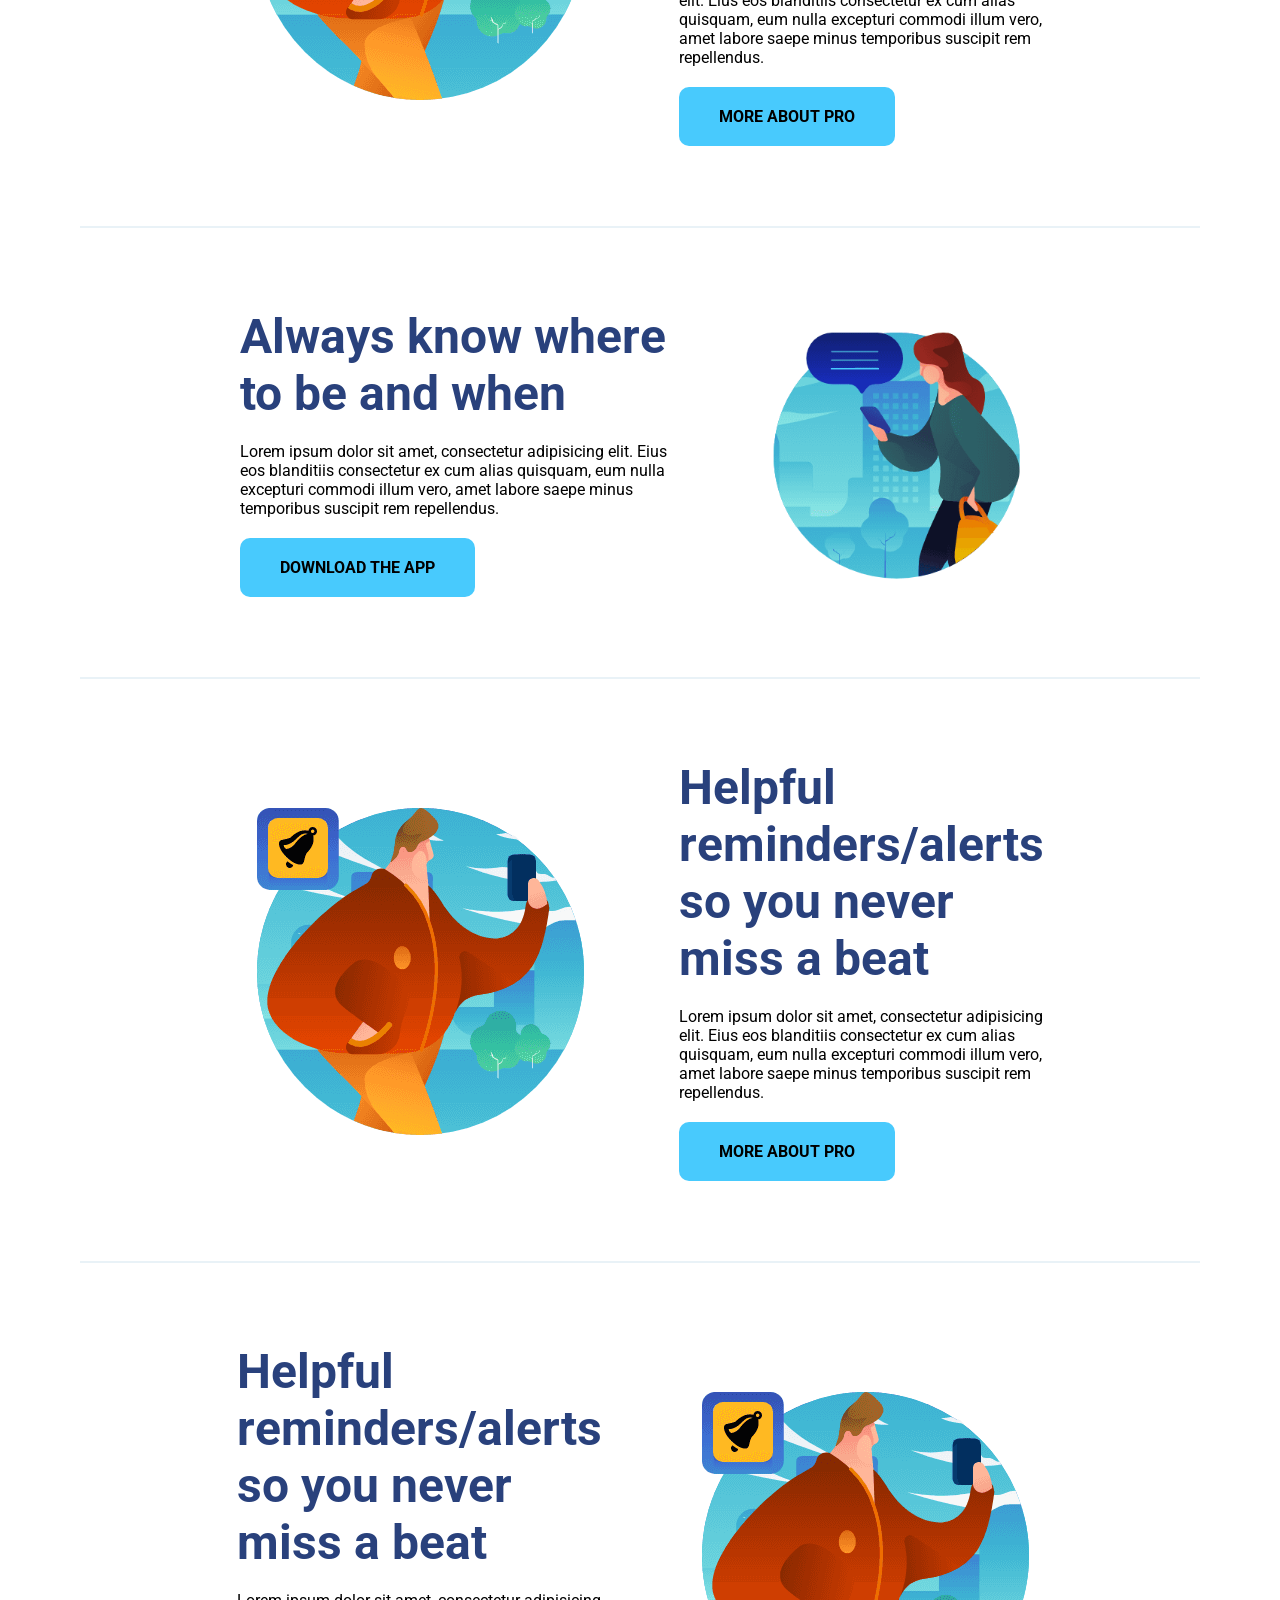
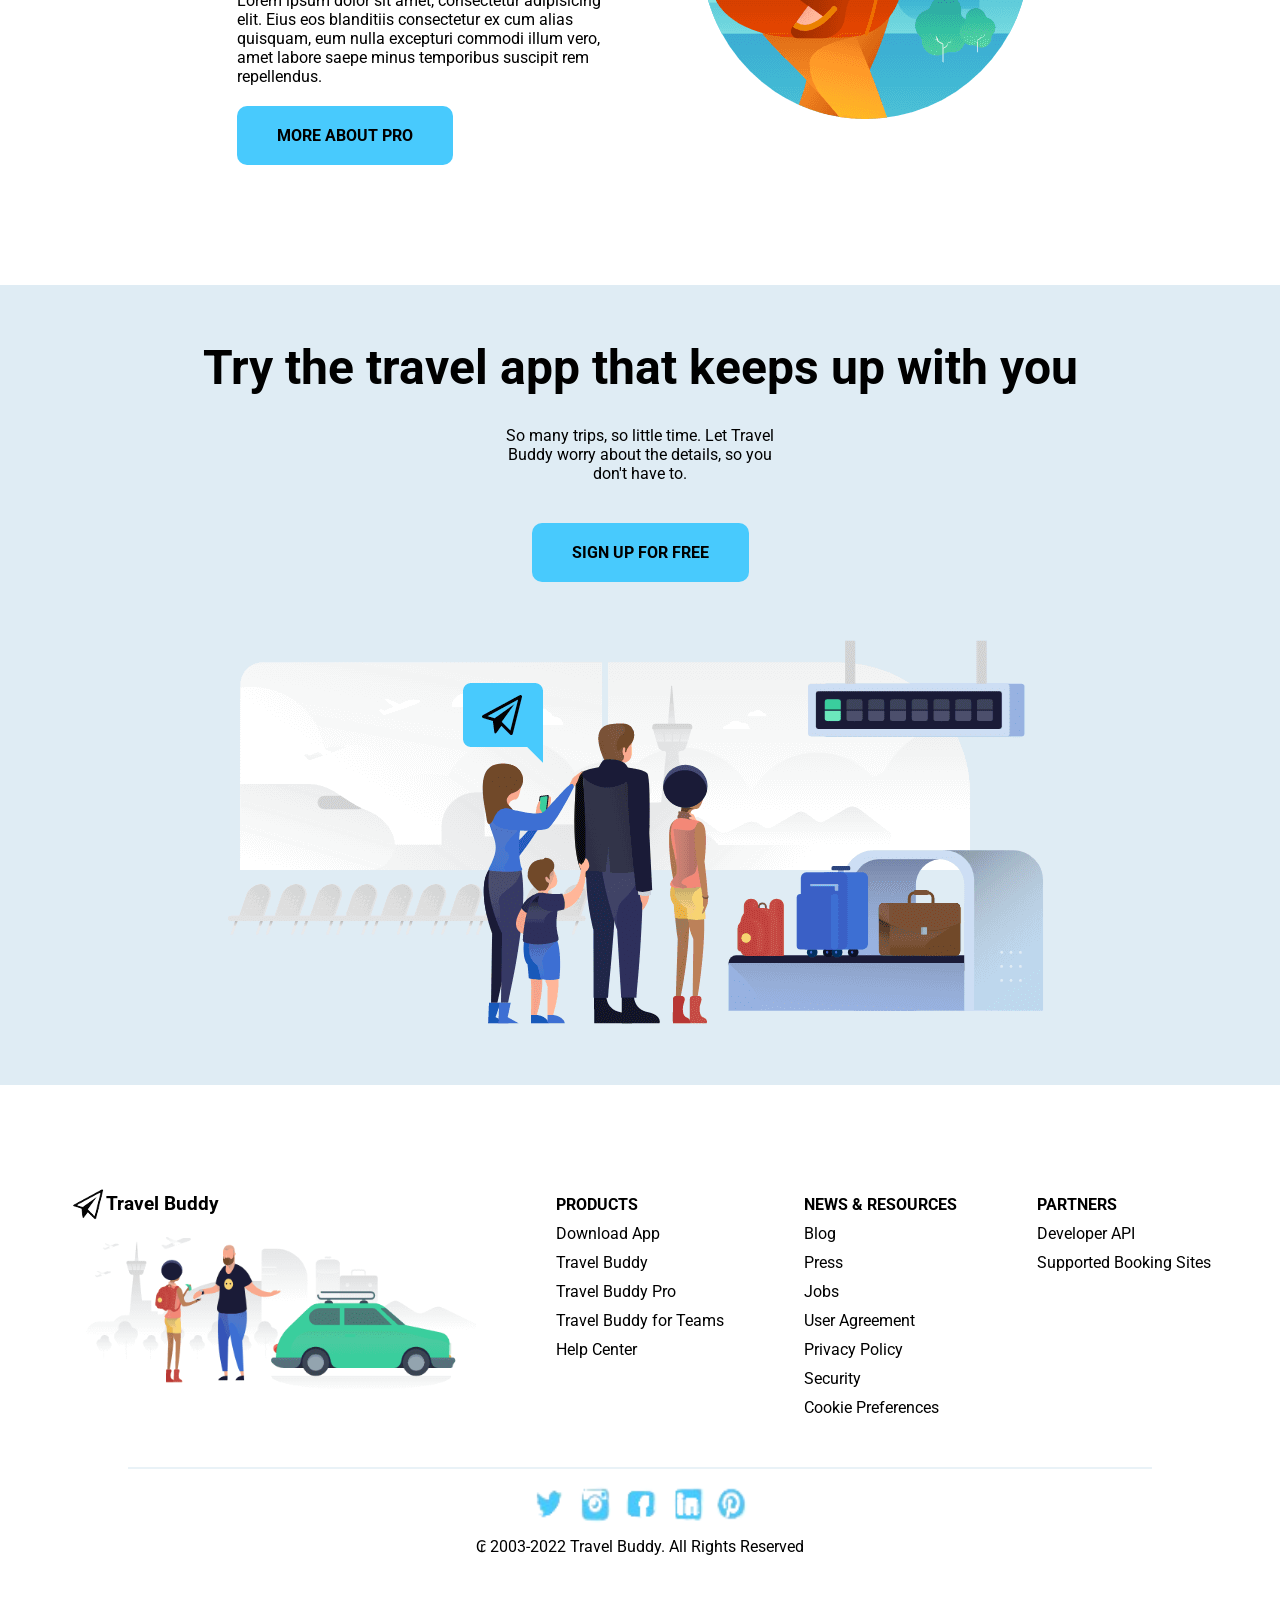
==== commit ff532750: "alterei o p 13, coloquei o melhor super heroi de todas as hqs" ====
--- a/index.html
+++ b/index.html
@@ -10,7 +10,7 @@
   <header>
     <div class="icons">
       <img src="imagens/icones/compartilhar.png" alt="Icone compartilhar">
-      <div>Maria</div>
+      <p>Homem Aranha é cristão</p>
     </div>
     <ul class="menu">
       <li><a href="features.html">Features</a></li>
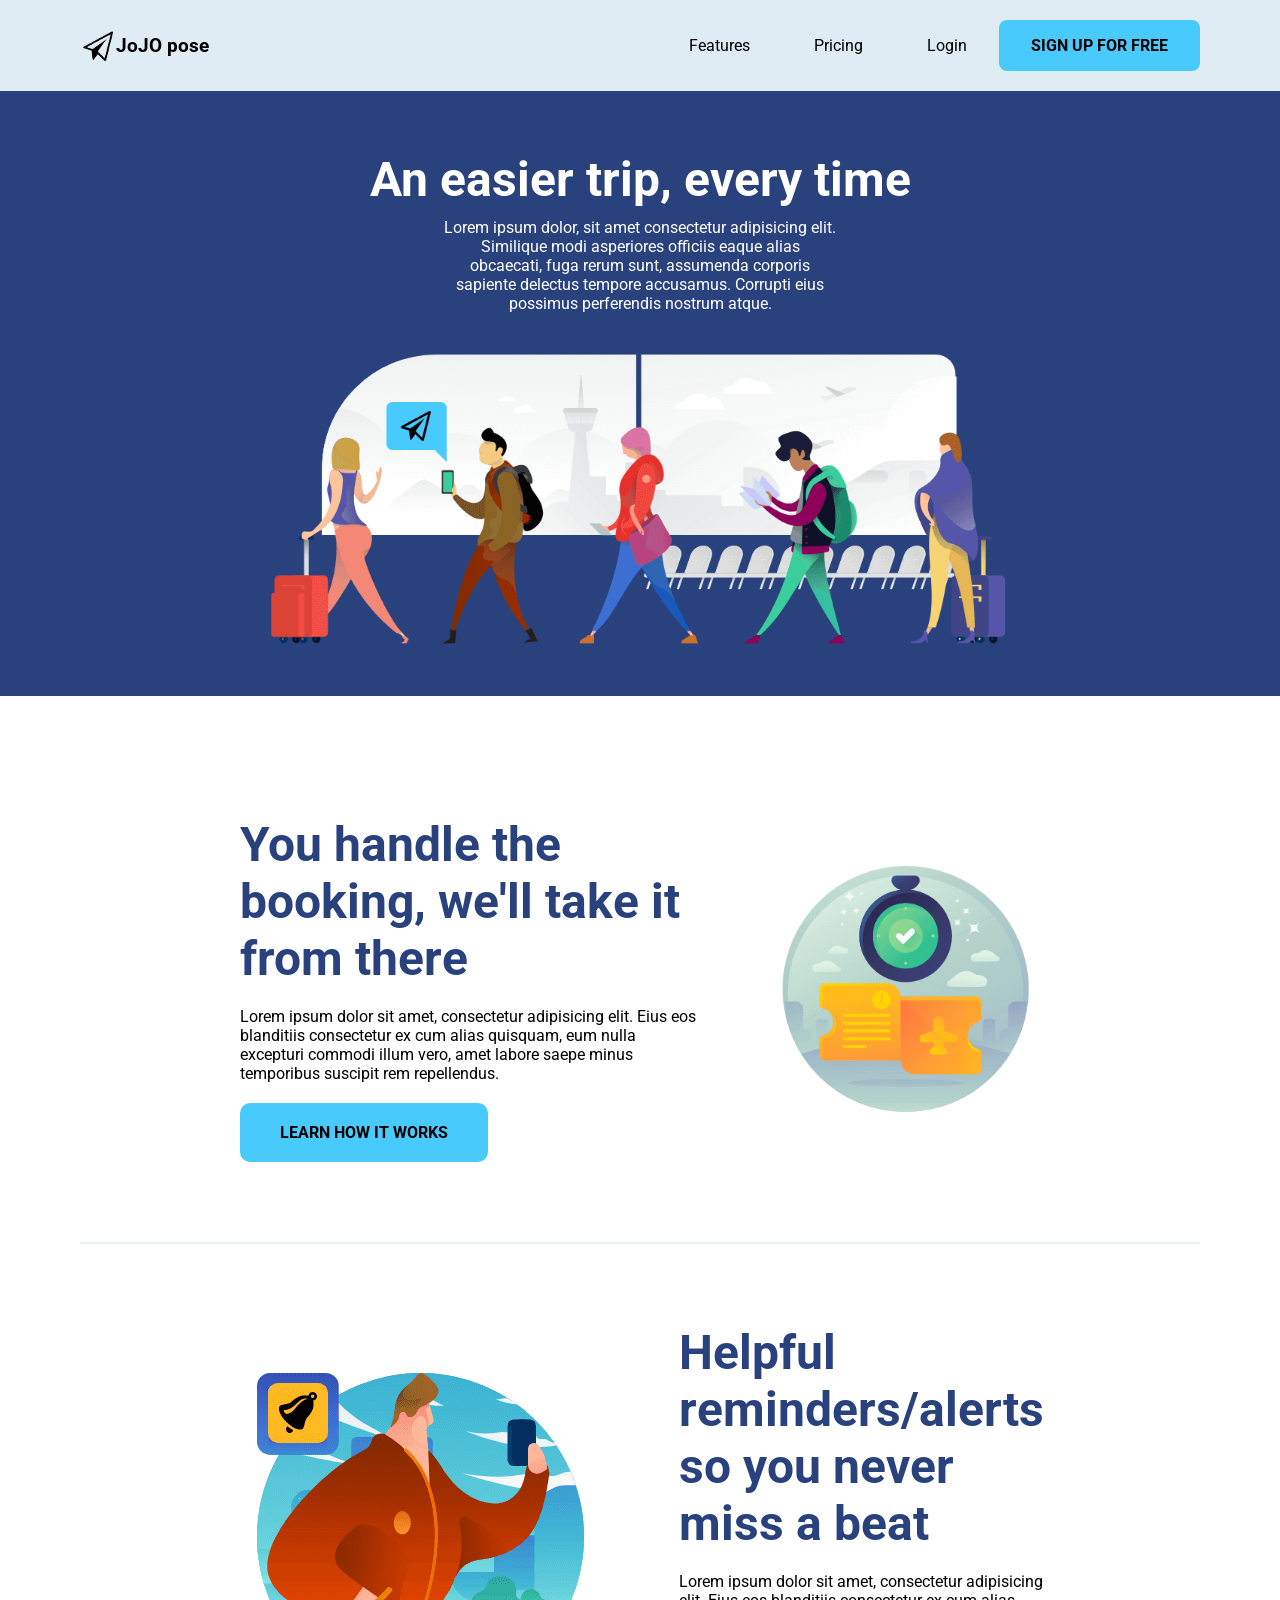
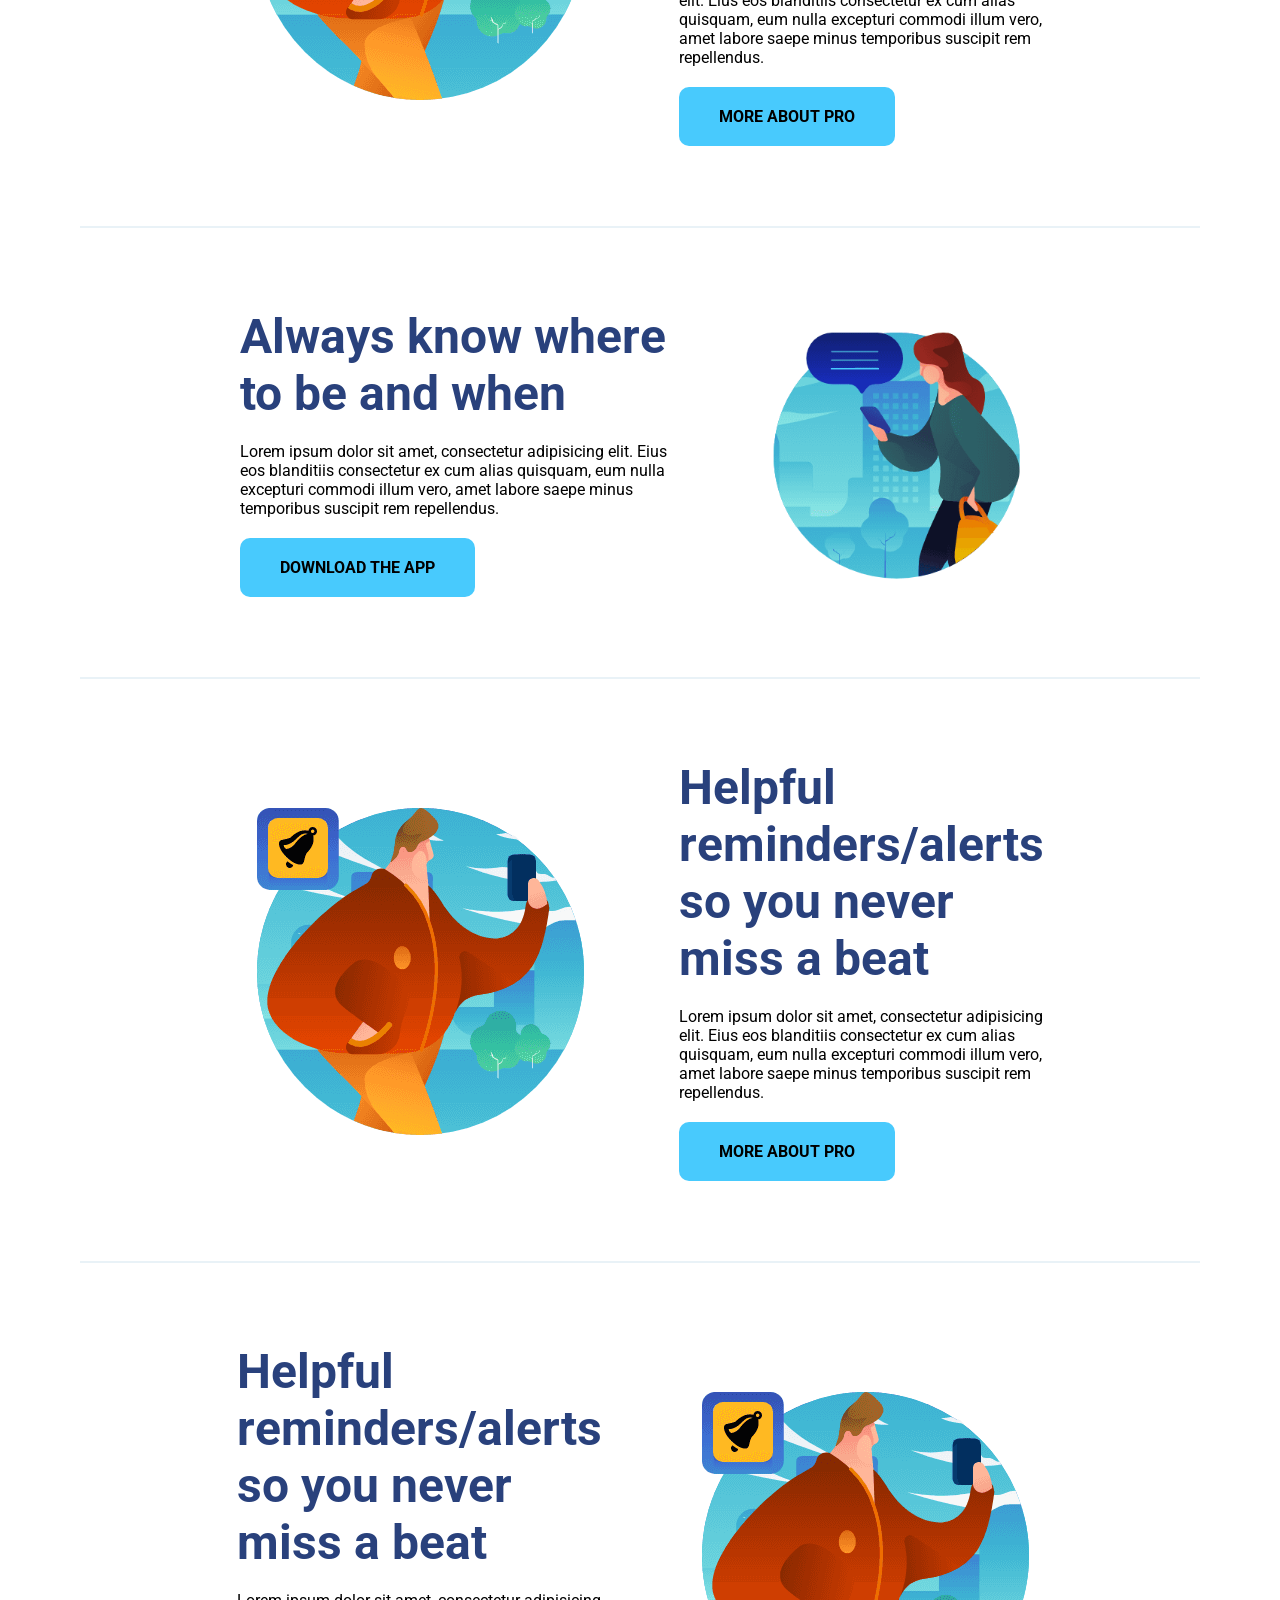
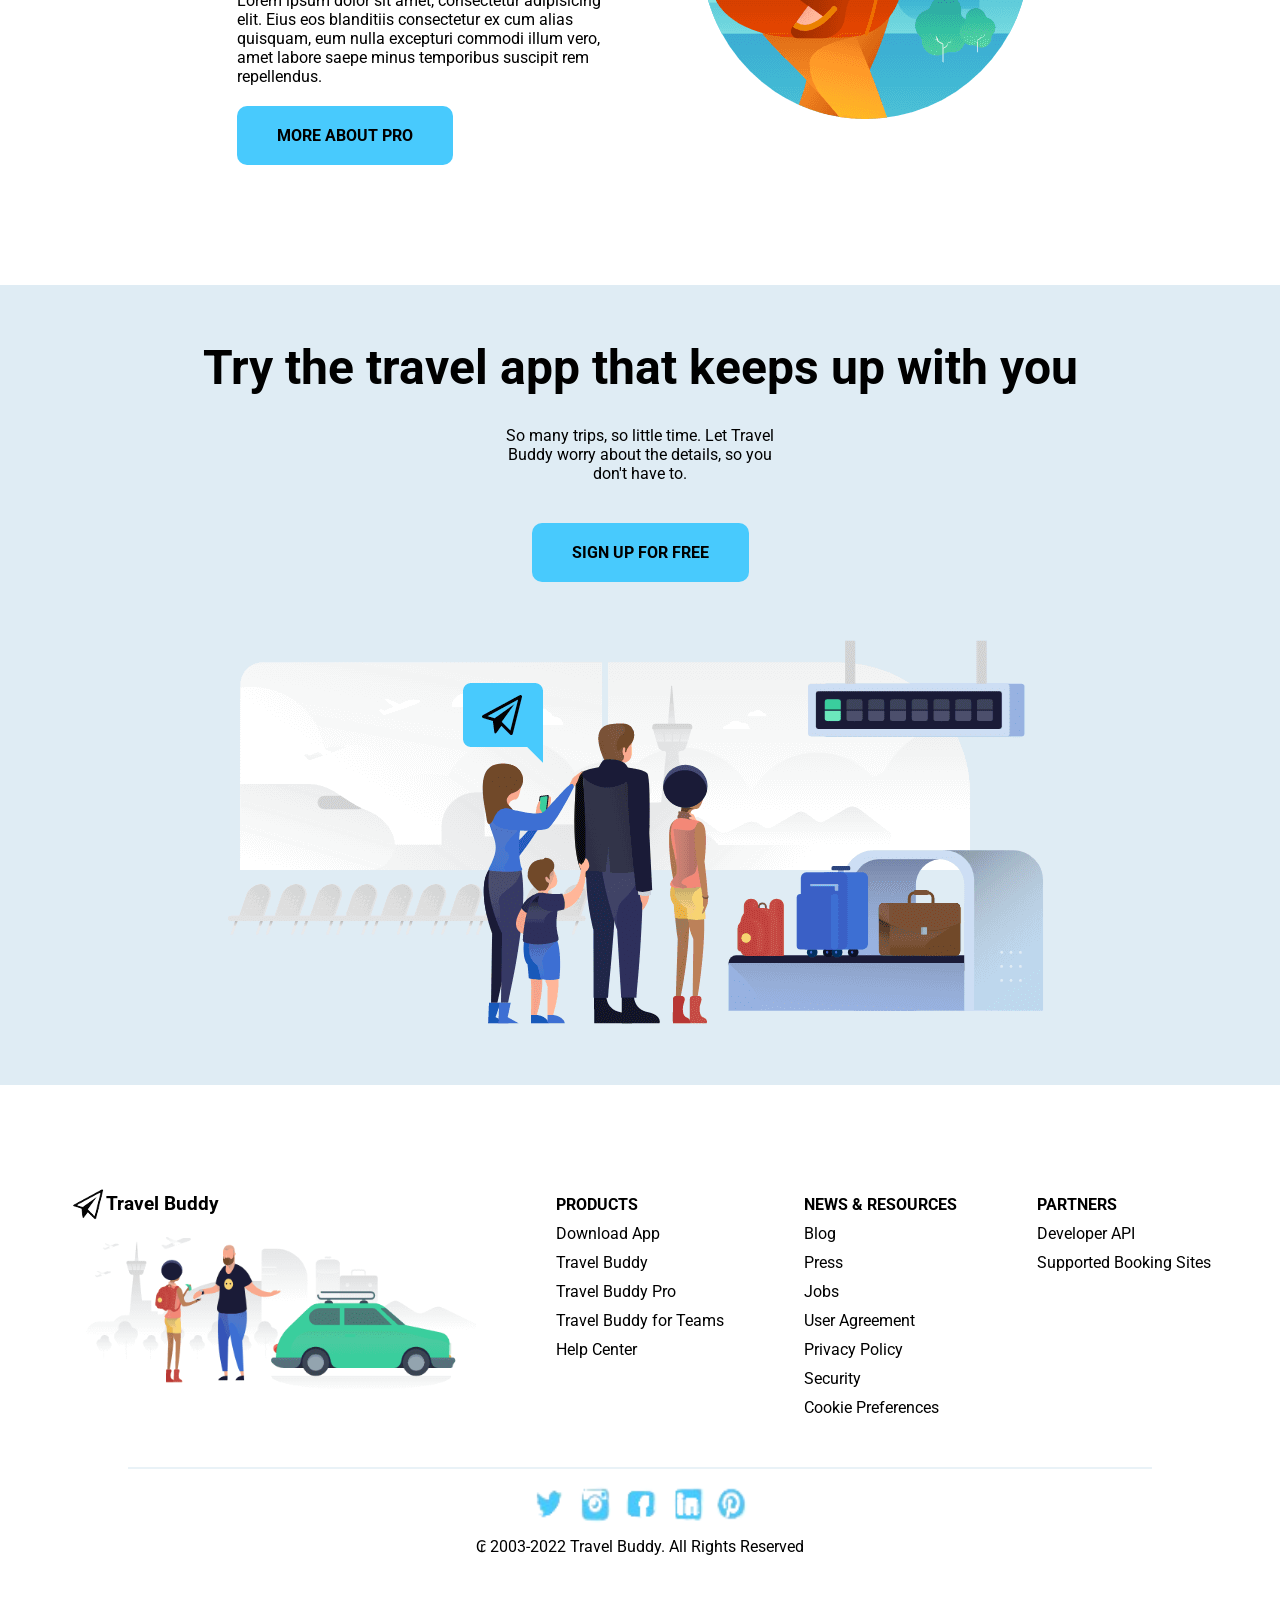
==== commit 814d973f: "Merge pull request #1 from realjcwkm/001-Joao alterei o paragrafo na linha 13" ====
--- a/index.html
+++ b/index.html
@@ -10,7 +10,7 @@
   <header>
     <div class="icons">
       <img src="imagens/icones/compartilhar.png" alt="Icone compartilhar">
-      <p>Homem Aranha é cristão</p>
+      <p>JoJO pose</p>
     </div>
     <ul class="menu">
       <li><a href="features.html">Features</a></li>
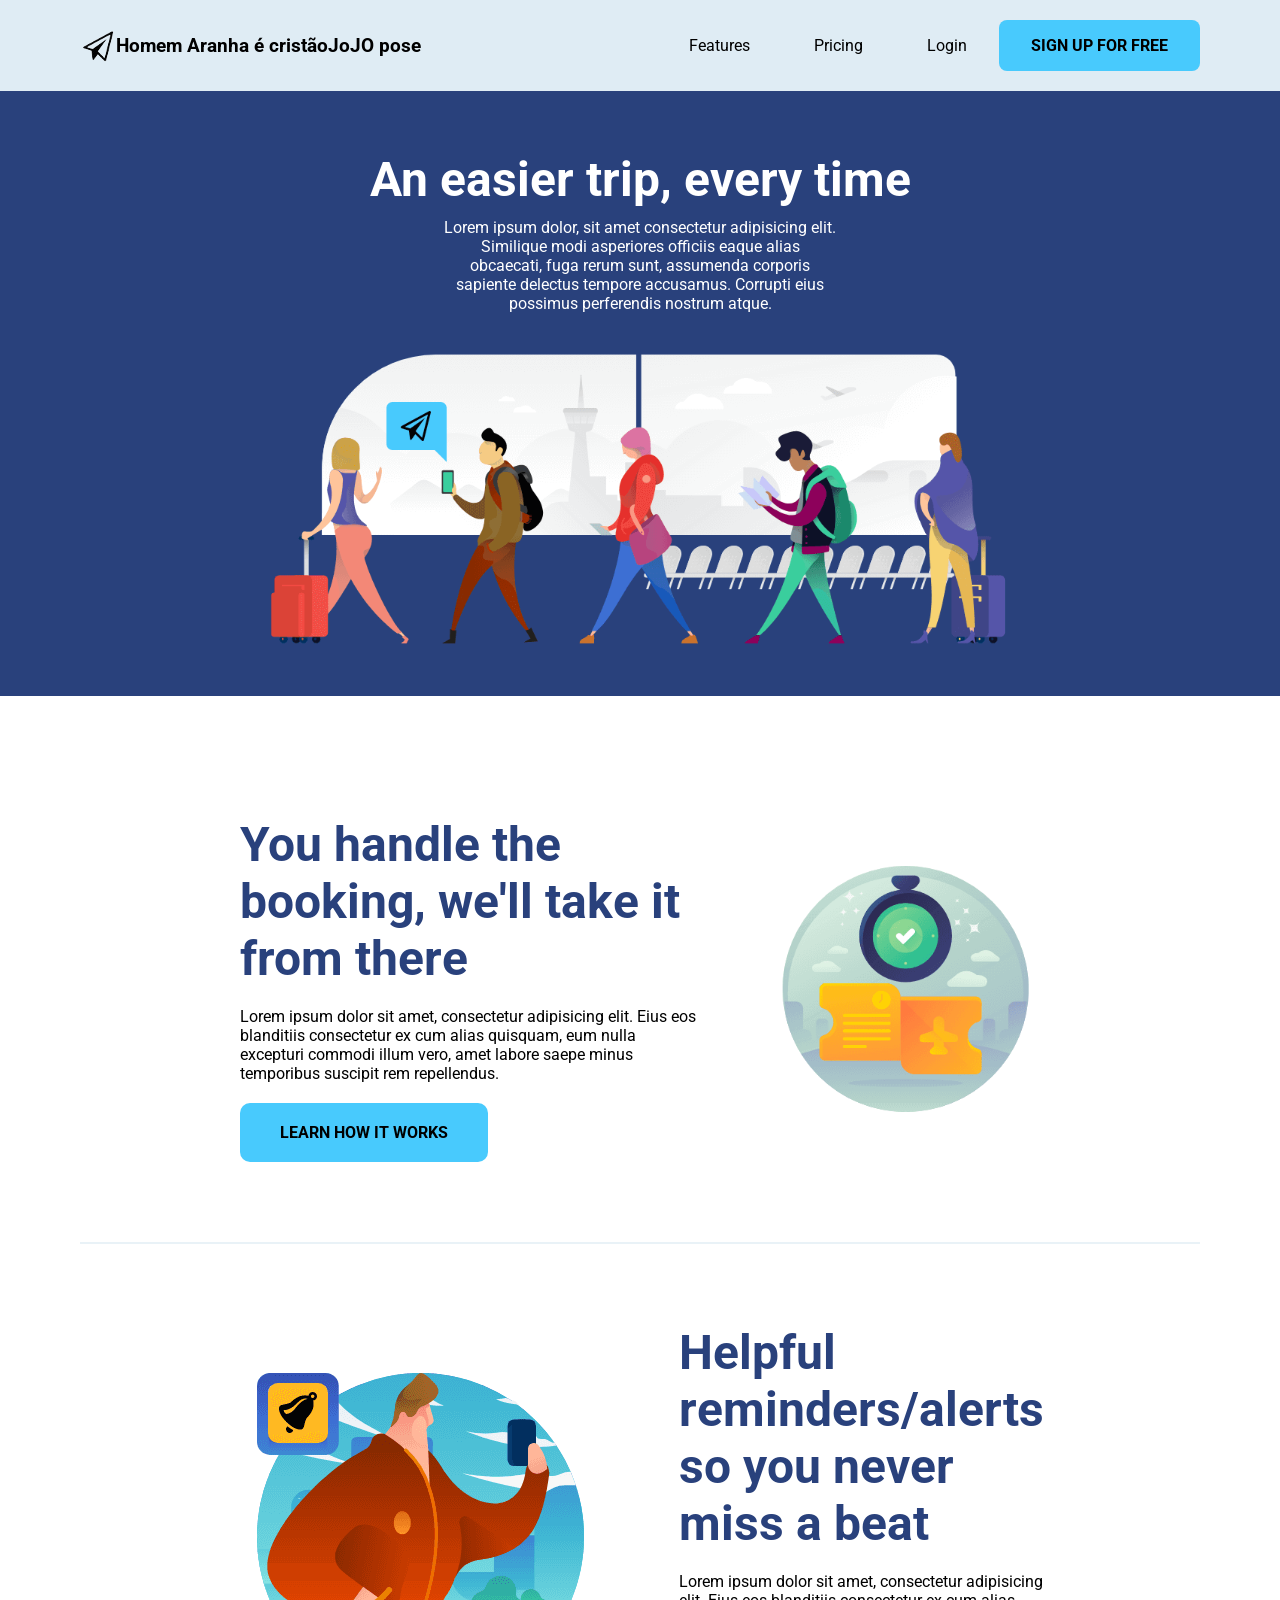
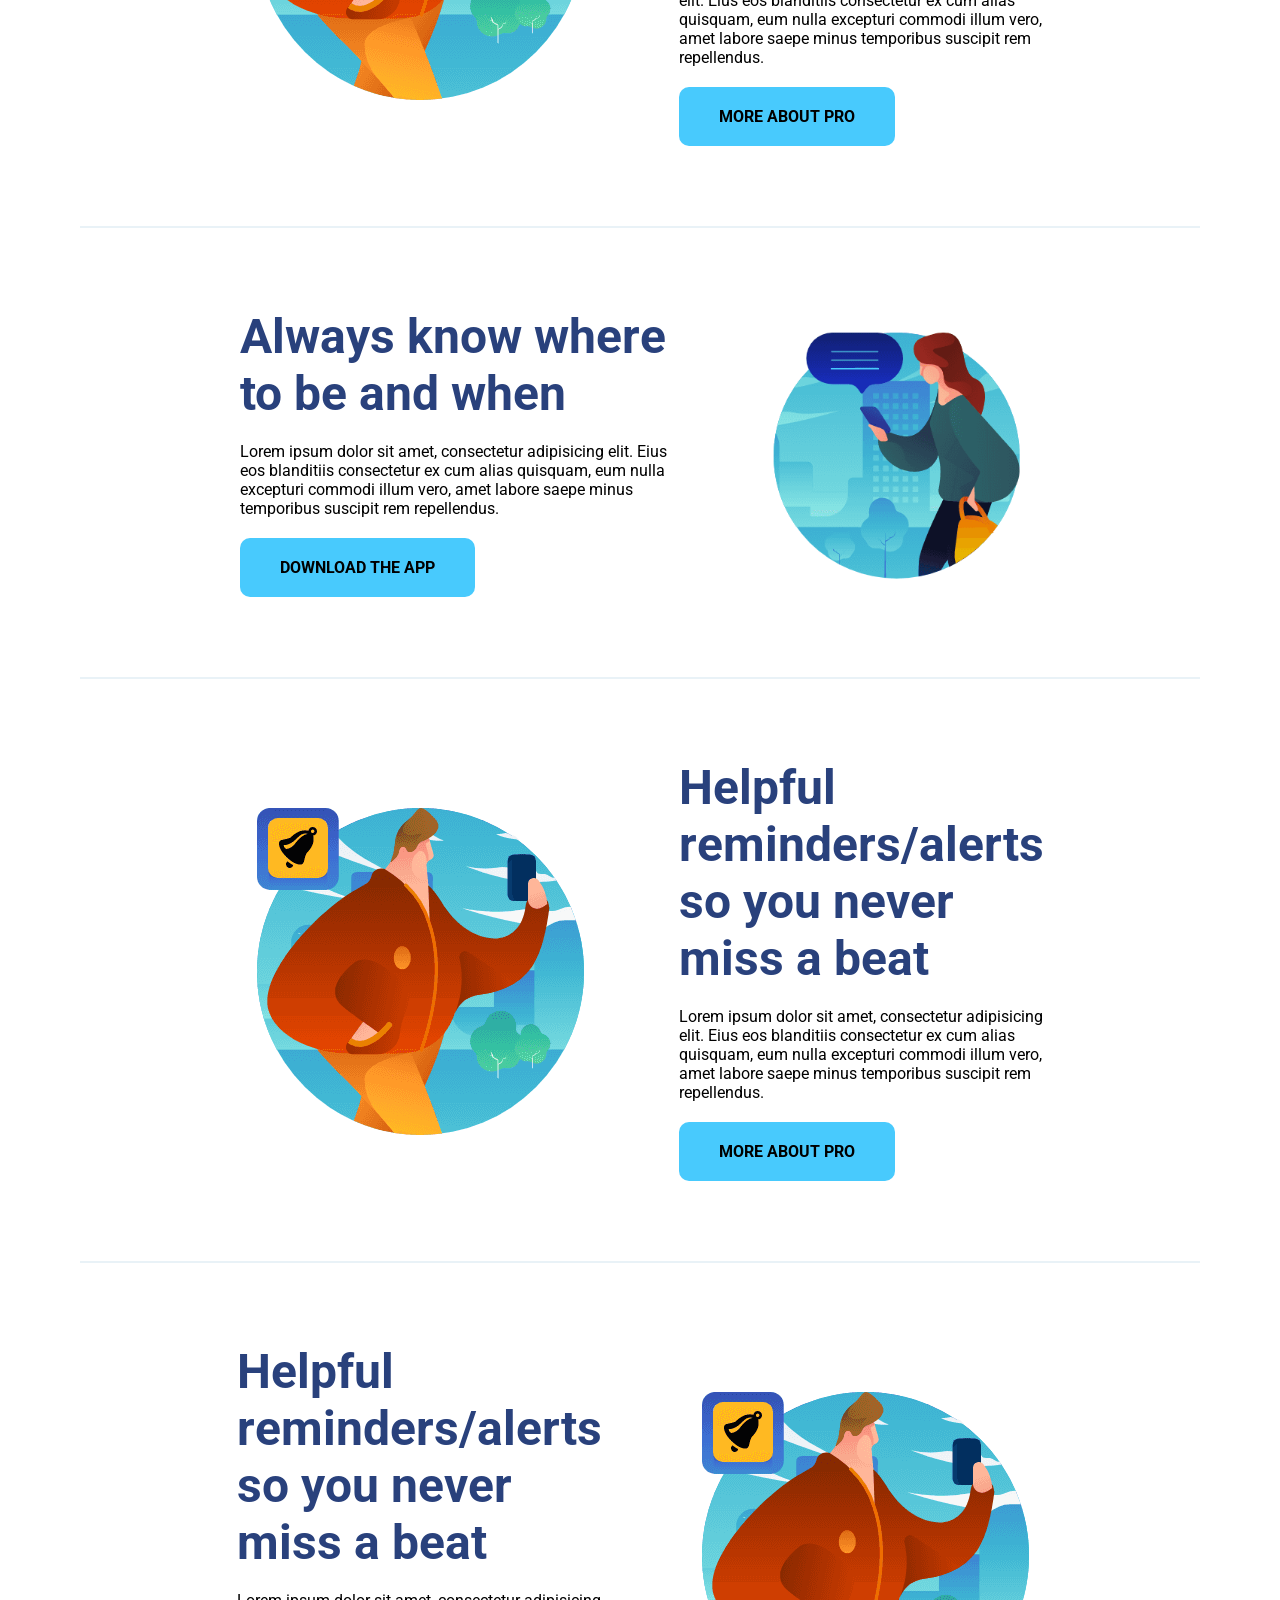
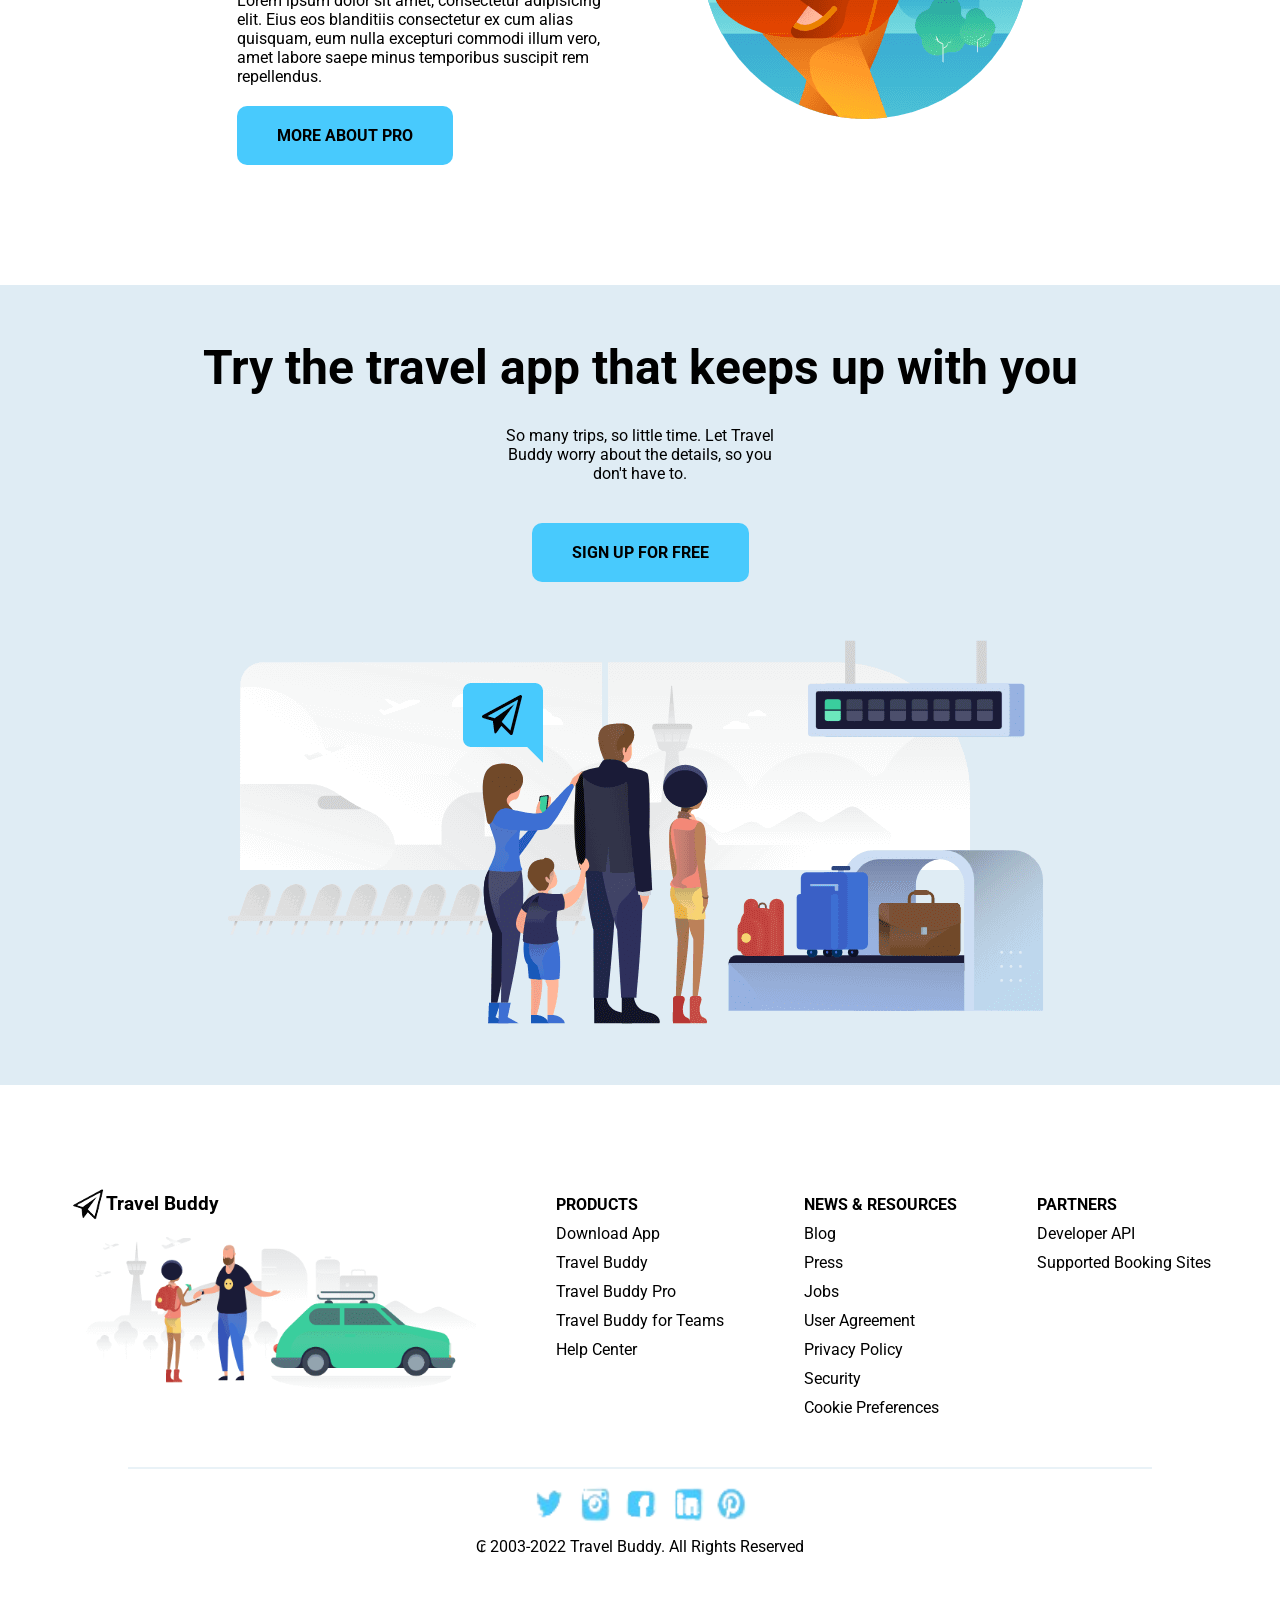
==== commit f28616da: "Merge branch 'main' into 002-Gabriel" ====
--- a/index.html
+++ b/index.html
@@ -10,6 +10,7 @@
   <header>
     <div class="icons">
       <img src="imagens/icones/compartilhar.png" alt="Icone compartilhar">
+      <p>Homem Aranha é cristão</p>
       <p>JoJO pose</p>
     </div>
     <ul class="menu">
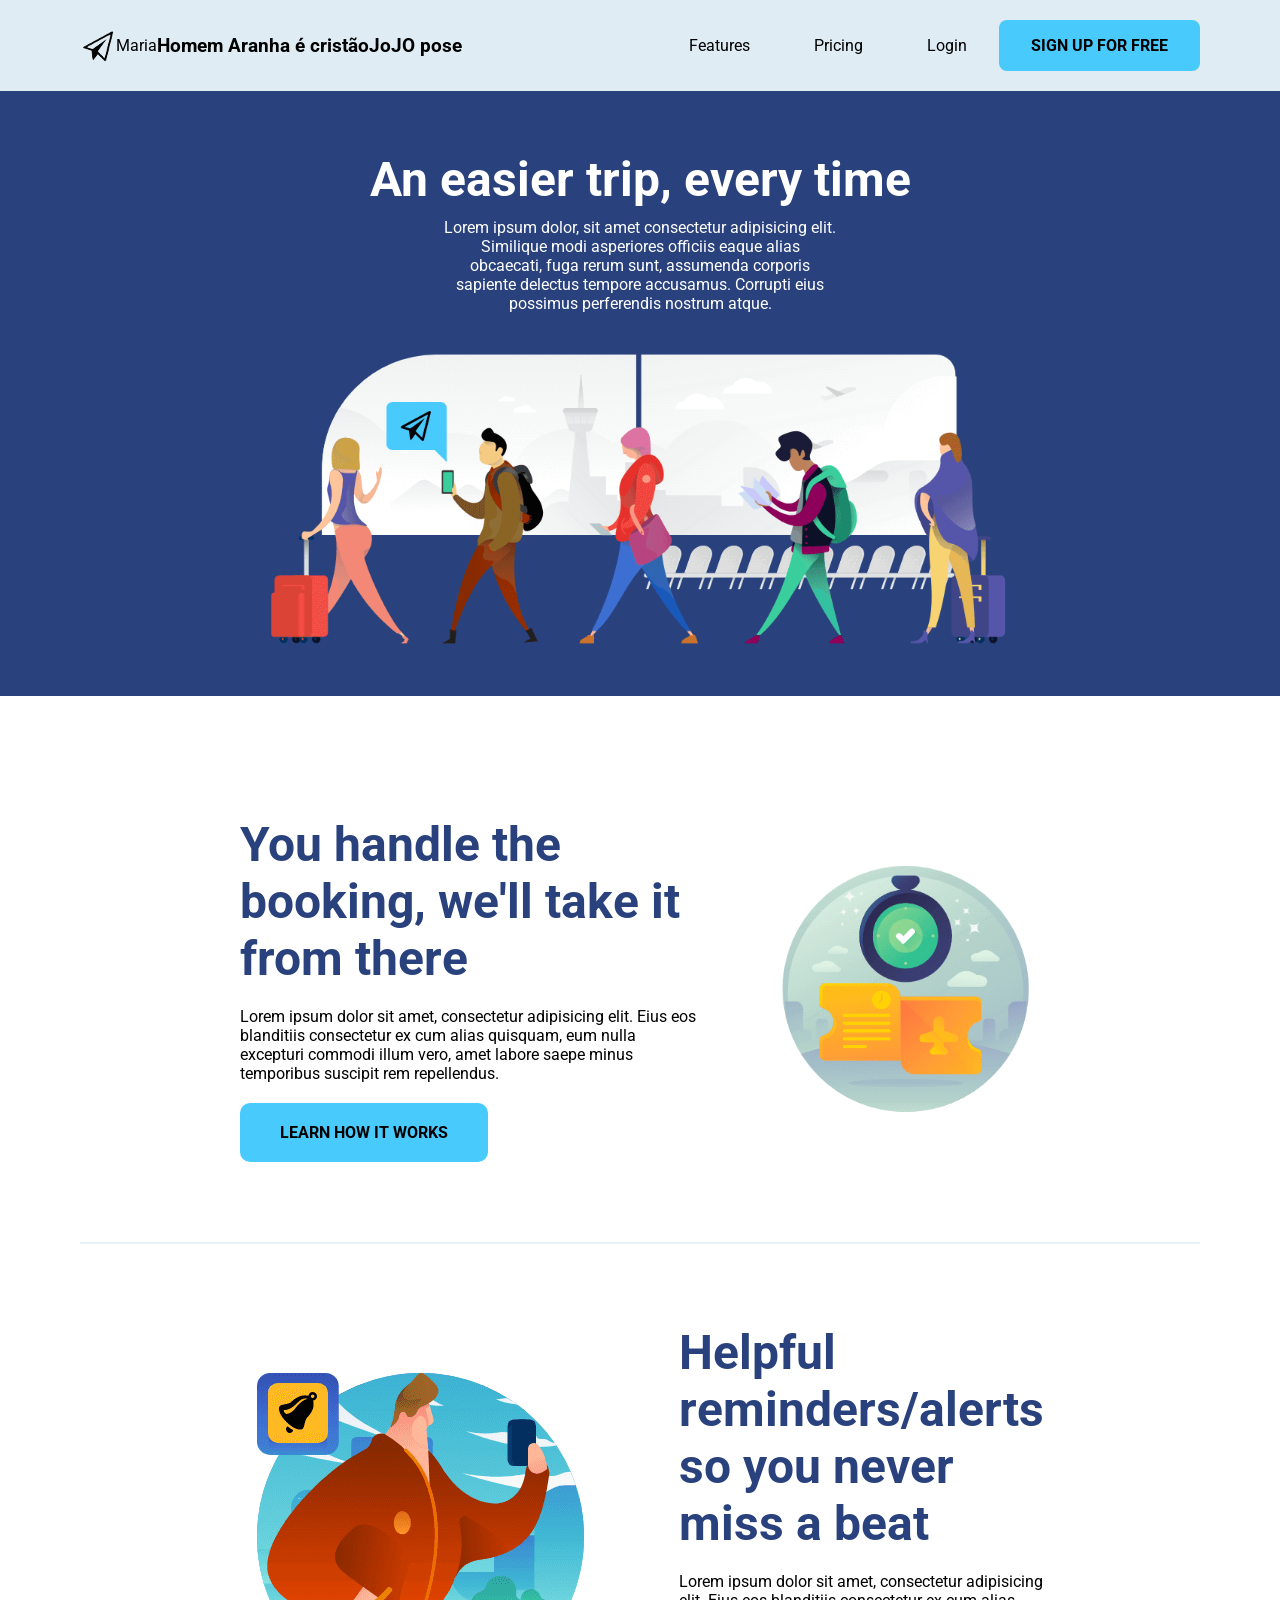
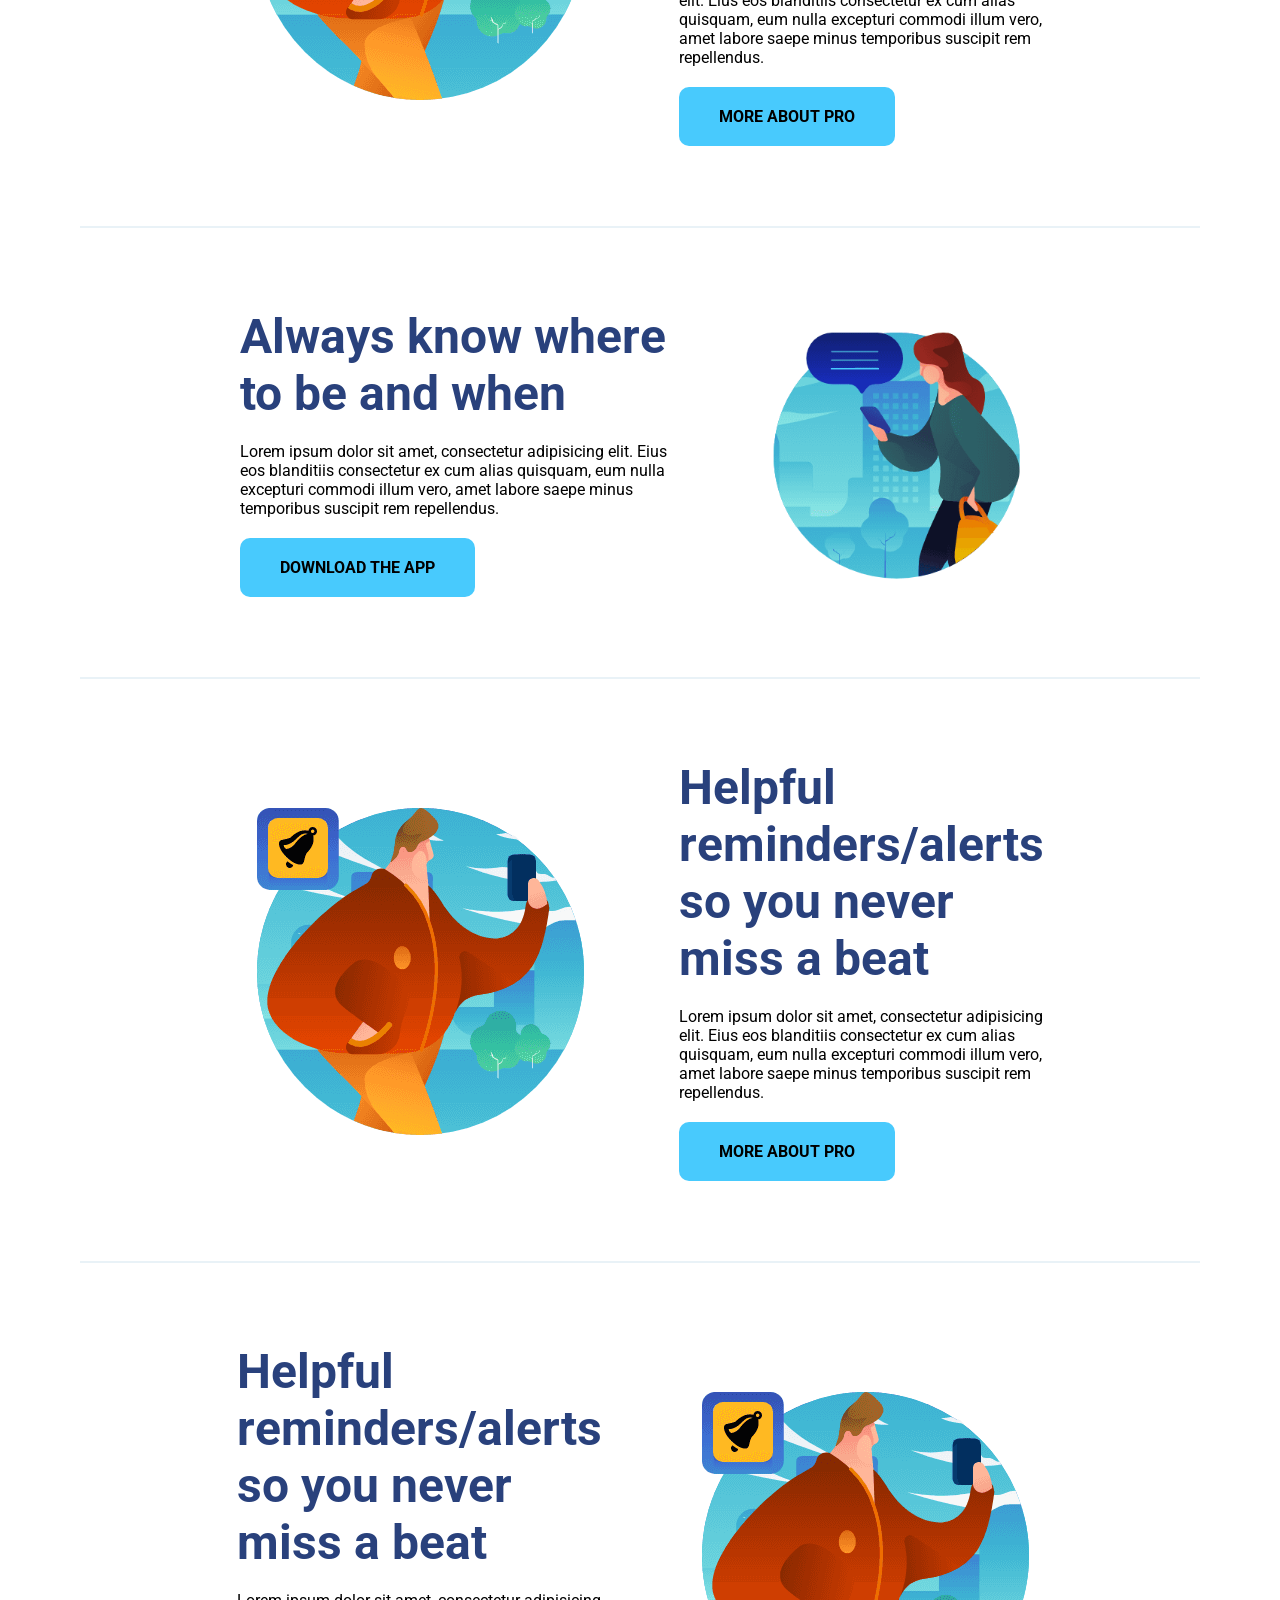
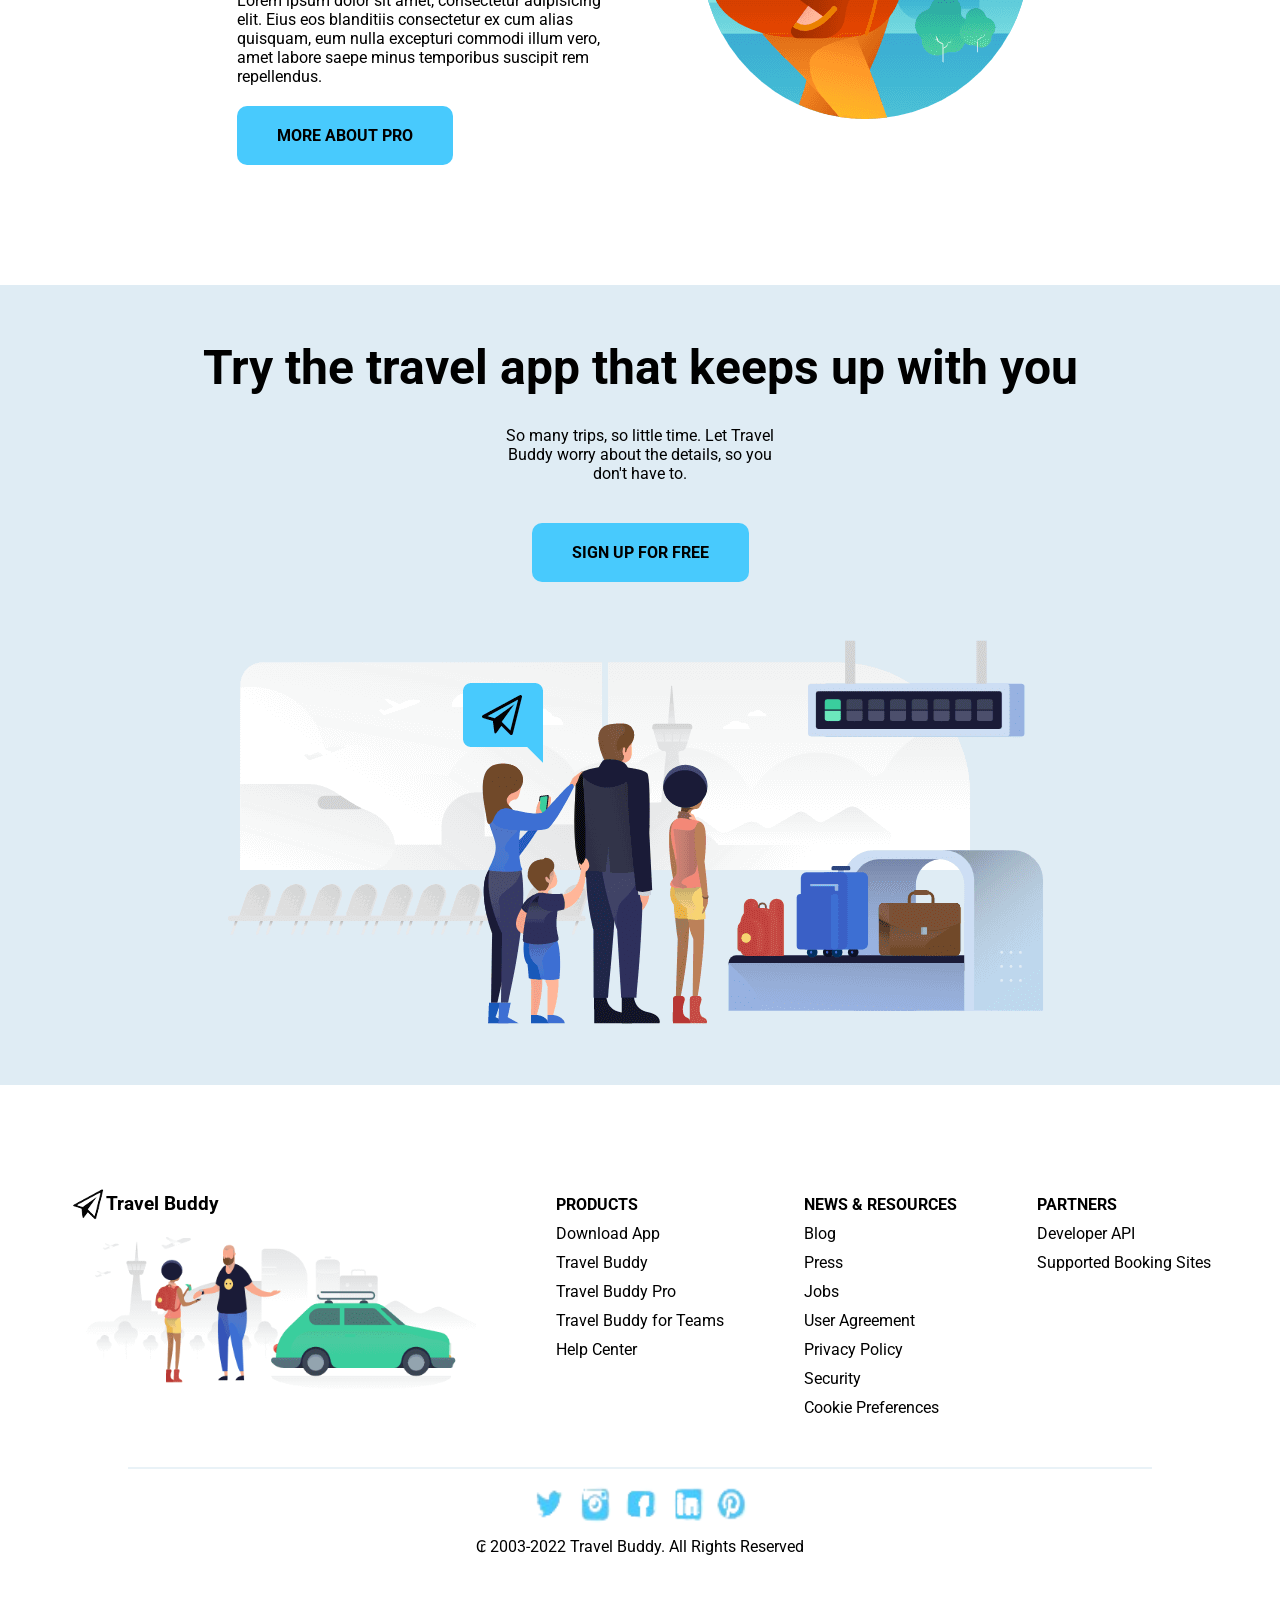
==== commit 1d6dcc79: "Merge branch 'main' into 003-Maria" ====
--- a/index.html
+++ b/index.html
@@ -10,6 +10,7 @@
   <header>
     <div class="icons">
       <img src="imagens/icones/compartilhar.png" alt="Icone compartilhar">
+      <div>Maria</div>
       <p>Homem Aranha é cristão</p>
       <p>JoJO pose</p>
     </div>
